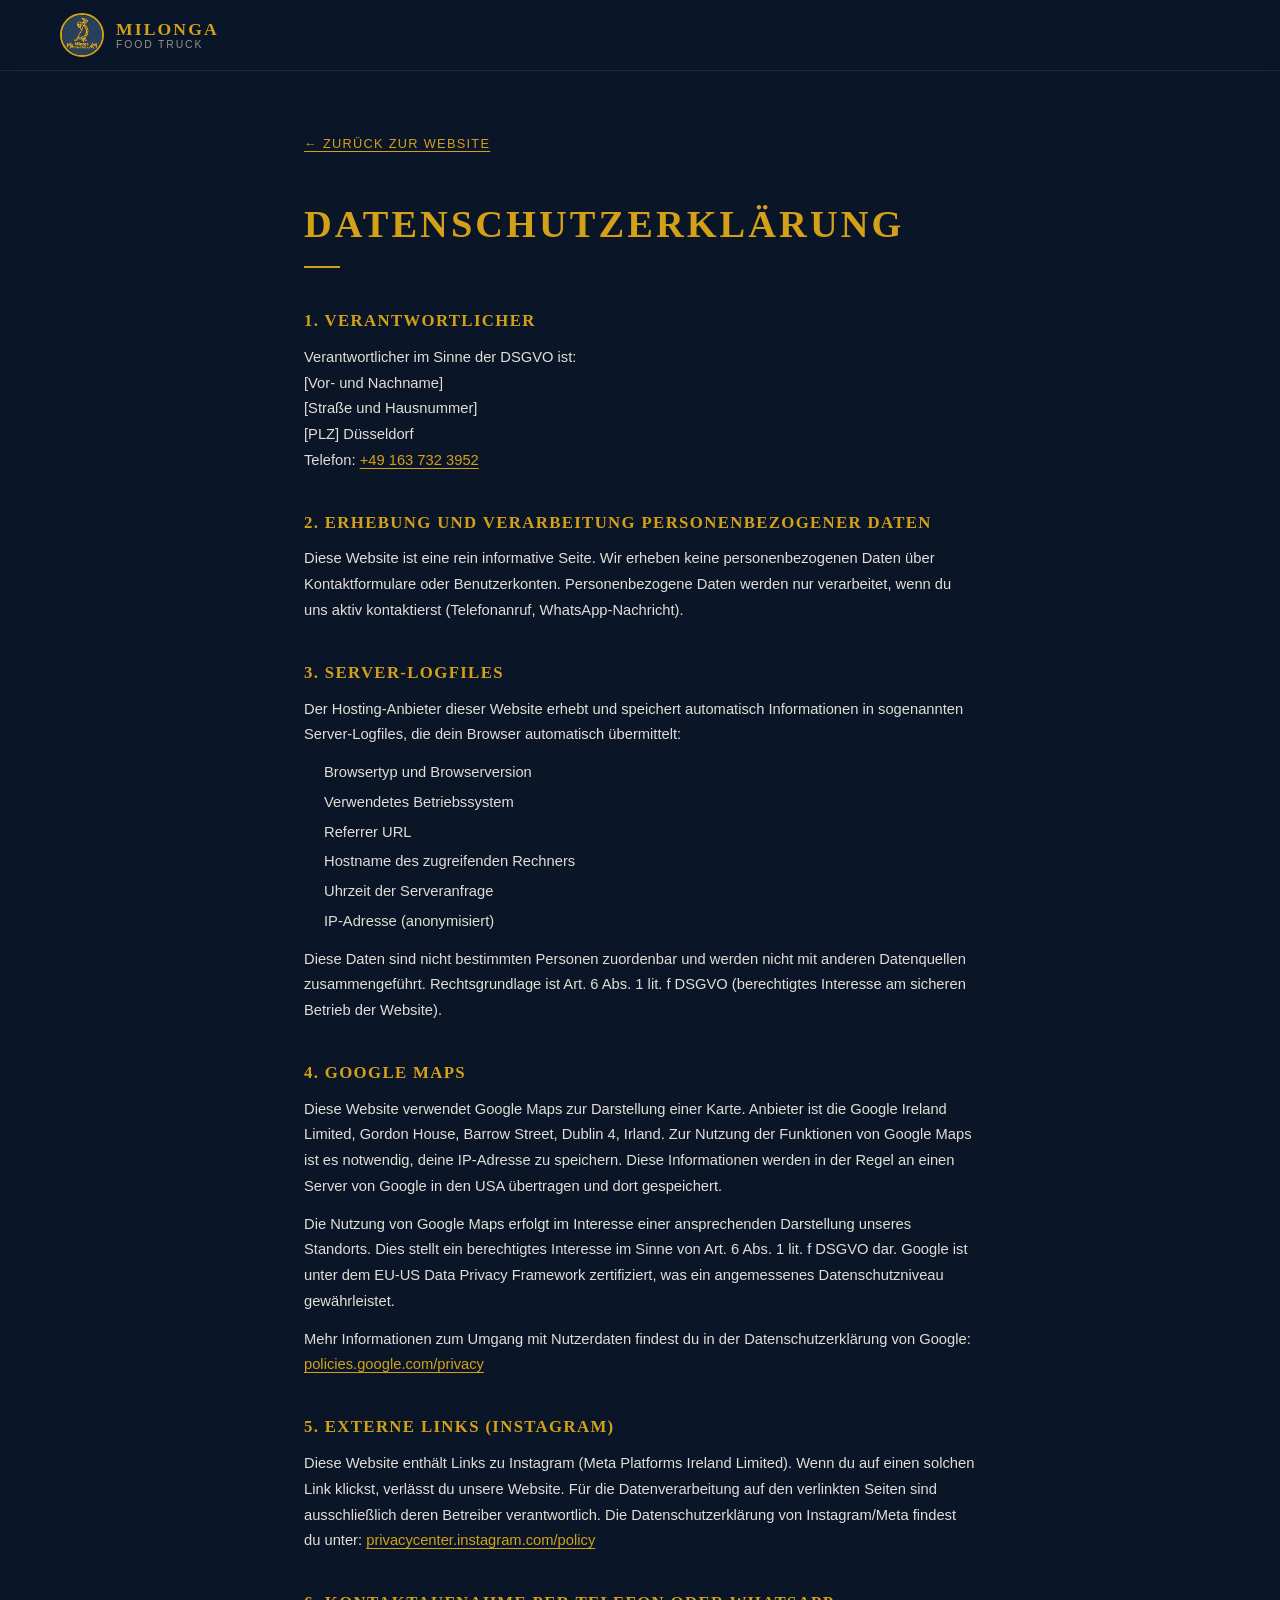
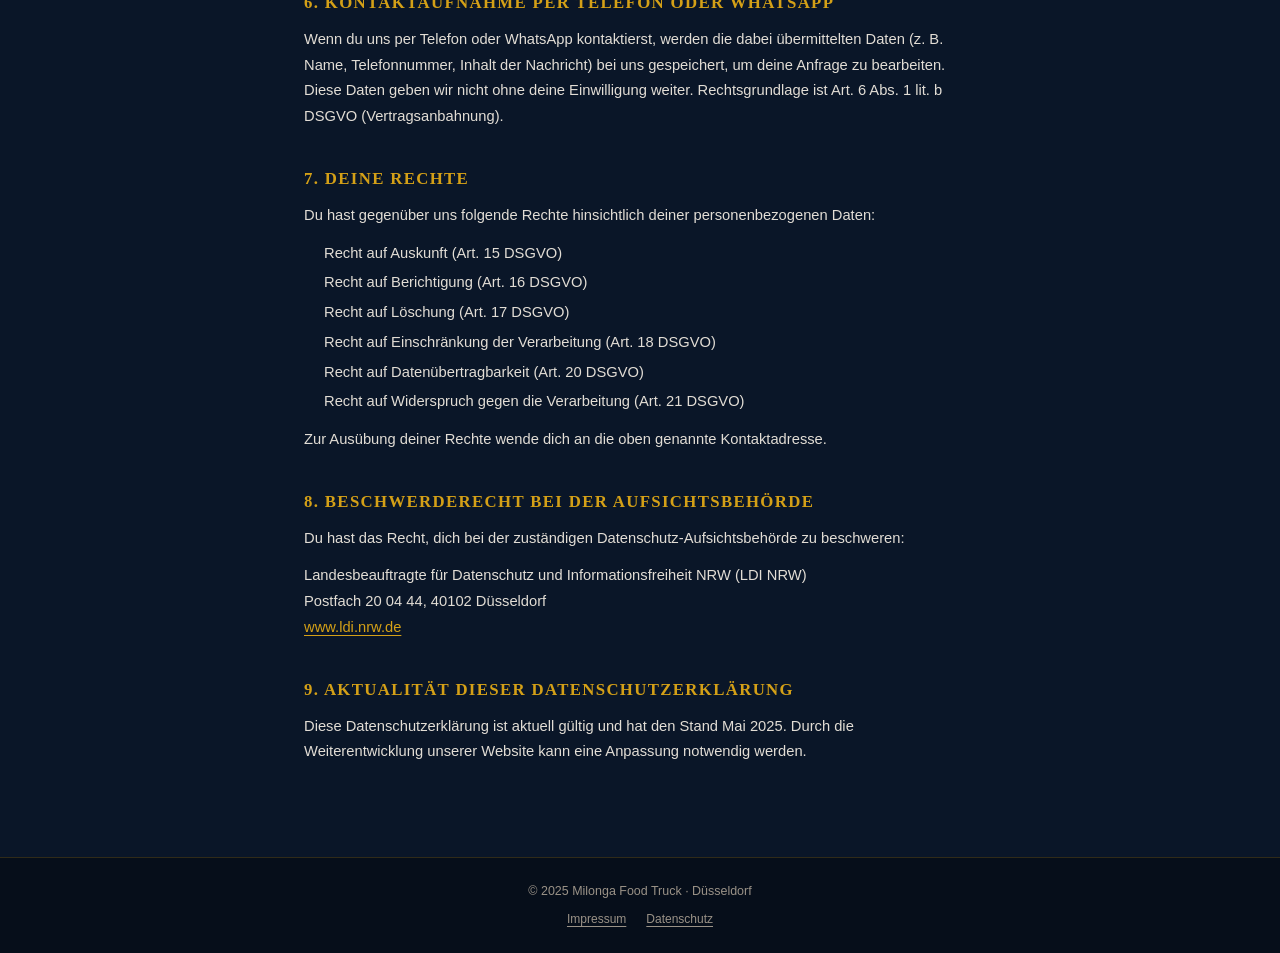
==== datenschutz.html @ eed578ef "Add Events section, Impressum, Datenschutz (DSGVO) - Events section with sample event card (Streetfo" ====
<!DOCTYPE html>
<html lang="de">
<head>
  <meta charset="UTF-8">
  <meta name="viewport" content="width=device-width, initial-scale=1.0">
  <meta name="robots" content="noindex">
  <title>Datenschutzerklärung – Milonga Food Truck</title>
  <link rel="stylesheet" href="css/style.css">
  <style>
    .legal-page { max-width: 720px; margin: 0 auto; padding: calc(var(--nav-h) + 60px) 24px 80px; }
    .legal-page h1 { font-family: var(--font-serif); font-size: clamp(1.8rem, 5vw, 2.4rem); color: var(--gold); text-transform: uppercase; letter-spacing: 0.08em; margin-bottom: 10px; }
    .legal-page .legal-line { display: block; width: 36px; height: 2px; background: var(--gold); margin-bottom: 40px; }
    .legal-page h2 { font-family: var(--font-serif); font-size: 1.05rem; color: var(--gold); letter-spacing: 0.08em; text-transform: uppercase; margin: 36px 0 10px; }
    .legal-page p { font-size: 0.92rem; color: var(--text); line-height: 1.75; margin-bottom: 12px; }
    .legal-page ul { margin: 10px 0 12px 20px; }
    .legal-page li { font-size: 0.92rem; color: var(--text); line-height: 1.75; margin-bottom: 4px; }
    .legal-page a { color: var(--gold); text-decoration: underline; text-underline-offset: 3px; }
    .legal-back { display: inline-flex; align-items: center; gap: 8px; font-size: 0.8rem; letter-spacing: 0.1em; text-transform: uppercase; color: var(--text-dim); margin-bottom: 40px; transition: color 0.25s ease; }
    .legal-back:hover { color: var(--gold); }
  </style>
</head>
<body>

<nav id="navbar" role="navigation" aria-label="Hauptnavigation">
  <div class="nav-inner">
    <a href="index.html" class="nav-brand" aria-label="Milonga Food Truck – Startseite">
      <img src="img/logo/37cf4174-1000150687.jpg" alt="Milonga Logo" class="nav-logo">
      <div class="nav-brand-text">
        <span class="nav-brand-name">Milonga</span>
        <span class="nav-brand-sub">Food Truck</span>
      </div>
    </a>
  </div>
</nav>

<main class="legal-page">
  <a href="index.html" class="legal-back">← Zurück zur Website</a>

  <h1>Datenschutzerklärung</h1>
  <span class="legal-line"></span>

  <h2>1. Verantwortlicher</h2>
  <p>
    Verantwortlicher im Sinne der DSGVO ist:<br>
    [Vor- und Nachname]<br>
    [Straße und Hausnummer]<br>
    [PLZ] Düsseldorf<br>
    Telefon: <a href="tel:+491637323952">+49 163 732 3952</a>
  </p>

  <h2>2. Erhebung und Verarbeitung personenbezogener Daten</h2>
  <p>
    Diese Website ist eine rein informative Seite. Wir erheben keine personenbezogenen
    Daten über Kontaktformulare oder Benutzerkonten. Personenbezogene Daten werden
    nur verarbeitet, wenn du uns aktiv kontaktierst (Telefonanruf, WhatsApp-Nachricht).
  </p>

  <h2>3. Server-Logfiles</h2>
  <p>
    Der Hosting-Anbieter dieser Website erhebt und speichert automatisch Informationen
    in sogenannten Server-Logfiles, die dein Browser automatisch übermittelt:
  </p>
  <ul>
    <li>Browsertyp und Browserversion</li>
    <li>Verwendetes Betriebssystem</li>
    <li>Referrer URL</li>
    <li>Hostname des zugreifenden Rechners</li>
    <li>Uhrzeit der Serveranfrage</li>
    <li>IP-Adresse (anonymisiert)</li>
  </ul>
  <p>
    Diese Daten sind nicht bestimmten Personen zuordenbar und werden nicht mit anderen
    Datenquellen zusammengeführt. Rechtsgrundlage ist Art. 6 Abs. 1 lit. f DSGVO
    (berechtigtes Interesse am sicheren Betrieb der Website).
  </p>

  <h2>4. Google Maps</h2>
  <p>
    Diese Website verwendet Google Maps zur Darstellung einer Karte. Anbieter ist die
    Google Ireland Limited, Gordon House, Barrow Street, Dublin 4, Irland.
    Zur Nutzung der Funktionen von Google Maps ist es notwendig, deine IP-Adresse zu
    speichern. Diese Informationen werden in der Regel an einen Server von Google in den
    USA übertragen und dort gespeichert.
  </p>
  <p>
    Die Nutzung von Google Maps erfolgt im Interesse einer ansprechenden Darstellung
    unseres Standorts. Dies stellt ein berechtigtes Interesse im Sinne von
    Art. 6 Abs. 1 lit. f DSGVO dar. Google ist unter dem EU-US Data Privacy Framework
    zertifiziert, was ein angemessenes Datenschutzniveau gewährleistet.
  </p>
  <p>
    Mehr Informationen zum Umgang mit Nutzerdaten findest du in der Datenschutzerklärung
    von Google: <a href="https://policies.google.com/privacy" target="_blank" rel="noopener">policies.google.com/privacy</a>
  </p>

  <h2>5. Externe Links (Instagram)</h2>
  <p>
    Diese Website enthält Links zu Instagram (Meta Platforms Ireland Limited).
    Wenn du auf einen solchen Link klickst, verlässt du unsere Website. Für die
    Datenverarbeitung auf den verlinkten Seiten sind ausschließlich deren Betreiber
    verantwortlich. Die Datenschutzerklärung von Instagram/Meta findest du unter:
    <a href="https://privacycenter.instagram.com/policy" target="_blank" rel="noopener">privacycenter.instagram.com/policy</a>
  </p>

  <h2>6. Kontaktaufnahme per Telefon oder WhatsApp</h2>
  <p>
    Wenn du uns per Telefon oder WhatsApp kontaktierst, werden die dabei übermittelten
    Daten (z. B. Name, Telefonnummer, Inhalt der Nachricht) bei uns gespeichert, um
    deine Anfrage zu bearbeiten. Diese Daten geben wir nicht ohne deine Einwilligung weiter.
    Rechtsgrundlage ist Art. 6 Abs. 1 lit. b DSGVO (Vertragsanbahnung).
  </p>

  <h2>7. Deine Rechte</h2>
  <p>Du hast gegenüber uns folgende Rechte hinsichtlich deiner personenbezogenen Daten:</p>
  <ul>
    <li>Recht auf Auskunft (Art. 15 DSGVO)</li>
    <li>Recht auf Berichtigung (Art. 16 DSGVO)</li>
    <li>Recht auf Löschung (Art. 17 DSGVO)</li>
    <li>Recht auf Einschränkung der Verarbeitung (Art. 18 DSGVO)</li>
    <li>Recht auf Datenübertragbarkeit (Art. 20 DSGVO)</li>
    <li>Recht auf Widerspruch gegen die Verarbeitung (Art. 21 DSGVO)</li>
  </ul>
  <p>
    Zur Ausübung deiner Rechte wende dich an die oben genannte Kontaktadresse.
  </p>

  <h2>8. Beschwerderecht bei der Aufsichtsbehörde</h2>
  <p>
    Du hast das Recht, dich bei der zuständigen Datenschutz-Aufsichtsbehörde zu beschweren:
  </p>
  <p>
    Landesbeauftragte für Datenschutz und Informationsfreiheit NRW (LDI NRW)<br>
    Postfach 20 04 44, 40102 Düsseldorf<br>
    <a href="https://www.ldi.nrw.de" target="_blank" rel="noopener">www.ldi.nrw.de</a>
  </p>

  <h2>9. Aktualität dieser Datenschutzerklärung</h2>
  <p>
    Diese Datenschutzerklärung ist aktuell gültig und hat den Stand Mai 2025.
    Durch die Weiterentwicklung unserer Website kann eine Anpassung notwendig werden.
  </p>
</main>

<footer id="footer" role="contentinfo" style="background:#060e1a;border-top:1px solid rgba(212,160,23,0.2);padding:24px 0;">
  <div class="container" style="text-align:center;">
    <p style="font-size:0.78rem;color:var(--text-dim);">&copy; 2025 Milonga Food Truck &middot; Düsseldorf</p>
    <div style="display:flex;justify-content:center;gap:20px;margin-top:8px;">
      <a href="impressum.html" style="font-size:0.75rem;color:var(--text-dim);text-decoration:underline;text-underline-offset:3px;">Impressum</a>
      <a href="datenschutz.html" style="font-size:0.75rem;color:var(--text-dim);text-decoration:underline;text-underline-offset:3px;">Datenschutz</a>
    </div>
  </div>
</footer>

</body>
</html>
---- css/style.css ----
/* ── Variables ─────────────────────────────────────────────────── */
:root {
  --navy:      #0A1628;
  --navy-mid:  #0e1f38;
  --navy-light:#132340;
  --gold:      #D4A017;
  --gold-dark: #b8880f;
  --gold-light:#e8b82a;
  --white:     #ffffff;
  --text:      #e2ddd5;
  --text-dim:  #9a9287;
  --green-wa:  #25D366;
  --font-serif: Georgia, 'Times New Roman', serif;
  --font-sans:  'Segoe UI', Arial, sans-serif;
  --transition: 0.25s ease;
  --nav-h:     70px;
}

/* ── Reset ──────────────────────────────────────────────────────── */
*, *::before, *::after { box-sizing: border-box; margin: 0; padding: 0; }
html { scroll-behavior: smooth; font-size: 16px; }
body {
  background: var(--navy);
  color: var(--text);
  font-family: var(--font-sans);
  line-height: 1.6;
  overflow-x: hidden;
}
img { display: block; max-width: 100%; }
a  { color: inherit; text-decoration: none; }
ul { list-style: none; }
button { cursor: pointer; border: none; background: none; font-family: inherit; }

/* ── Utility ────────────────────────────────────────────────────── */
.container {
  width: 100%;
  max-width: 1100px;
  margin: 0 auto;
  padding: 0 20px;
}
.section {
  padding: 80px 0;
}
.section-title {
  font-family: var(--font-serif);
  font-size: clamp(1.6rem, 5vw, 2.4rem);
  color: var(--gold);
  letter-spacing: 0.08em;
  text-transform: uppercase;
  text-align: left;
  margin-bottom: 10px;
}
.section-line {
  display: block;
  width: 36px;
  height: 2px;
  background: var(--gold);
  margin: 0 0 48px;
}
.btn {
  display: inline-block;
  padding: 13px 28px;
  font-size: 0.9rem;
  font-weight: 700;
  letter-spacing: 0.1em;
  text-transform: uppercase;
  transition: background var(--transition), color var(--transition), transform var(--transition);
}
.btn-gold {
  background: var(--gold);
  color: var(--navy);
}
.btn-gold:hover {
  background: var(--gold-light);
  transform: translateY(-2px);
}
.btn-outline {
  background: transparent;
  color: var(--gold);
  border: 2px solid var(--gold);
}
.btn-outline:hover {
  background: var(--gold);
  color: var(--navy);
  transform: translateY(-2px);
}
.btn-green {
  background: var(--green-wa);
  color: var(--white);
}
.btn-green:hover {
  background: #1ebe57;
  transform: translateY(-2px);
}

/* ── Navbar ─────────────────────────────────────────────────────── */
#navbar {
  position: fixed;
  top: 0;
  left: 0;
  width: 100%;
  z-index: 1000;
  background: rgba(10, 22, 40, 0.85);
  backdrop-filter: blur(8px);
  -webkit-backdrop-filter: blur(8px);
  border-bottom: 1px solid rgba(212, 160, 23, 0.15);
  transition: background var(--transition), box-shadow var(--transition);
}
.nav-inner {
  display: flex;
  align-items: center;
  justify-content: space-between;
  height: var(--nav-h);
  padding: 0 20px;
  max-width: 1200px;
  margin: 0 auto;
}
.nav-brand {
  display: flex;
  align-items: center;
  gap: 12px;
}
.nav-logo {
  width: 44px;
  height: 44px;
  border-radius: 50%;
  border: 2px solid var(--gold);
  object-fit: cover;
  flex-shrink: 0;
}
.nav-brand-text {
  display: flex;
  flex-direction: column;
  line-height: 1.1;
}
.nav-brand-name {
  font-family: var(--font-serif);
  font-size: 1.1rem;
  color: var(--gold);
  letter-spacing: 0.12em;
  text-transform: uppercase;
  font-weight: bold;
}
.nav-brand-sub {
  font-size: 0.65rem;
  color: var(--text-dim);
  letter-spacing: 0.18em;
  text-transform: uppercase;
}
.nav-links {
  display: none;
  gap: 32px;
  align-items: center;
}
.nav-links a {
  font-size: 0.82rem;
  font-weight: 600;
  letter-spacing: 0.1em;
  text-transform: uppercase;
  color: var(--text);
  position: relative;
  padding-bottom: 4px;
  transition: color var(--transition);
}
.nav-links a::after {
  content: '';
  position: absolute;
  bottom: 0;
  left: 0;
  width: 0;
  height: 2px;
  background: var(--gold);
  transition: width var(--transition);
}
.nav-links a:hover { color: var(--gold); }
.nav-links a:hover::after { width: 100%; }

/* Burger */
#burger {
  display: flex;
  flex-direction: column;
  justify-content: space-between;
  width: 28px;
  height: 20px;
  padding: 0;
  z-index: 1100;
}
#burger span {
  display: block;
  width: 100%;
  height: 2px;
  background: var(--gold);
  transition: transform 0.3s ease, opacity 0.3s ease;
  transform-origin: center;
}
#burger.active span:nth-child(1) { transform: translateY(9px) rotate(45deg); }
#burger.active span:nth-child(2) { opacity: 0; transform: scaleX(0); }
#burger.active span:nth-child(3) { transform: translateY(-9px) rotate(-45deg); }

/* ── Mobile Nav Overlay ─────────────────────────────────────────── */
#mobile-nav {
  position: fixed;
  inset: 0;
  background: var(--navy);
  z-index: 999;
  display: flex;
  flex-direction: column;
  align-items: center;
  justify-content: center;
  gap: 12px;
  opacity: 0;
  visibility: hidden;
  transition: opacity 0.3s ease, visibility 0.3s ease;
}
#mobile-nav.open {
  opacity: 1;
  visibility: visible;
}
#mobile-nav a {
  font-family: var(--font-serif);
  font-size: clamp(1.6rem, 8vw, 2.4rem);
  color: var(--text);
  letter-spacing: 0.08em;
  text-transform: uppercase;
  padding: 12px 24px;
  transition: color var(--transition);
  border-bottom: 1px solid rgba(212,160,23,0.12);
  width: 260px;
  text-align: center;
}
#mobile-nav a:hover { color: var(--gold); }
.mobile-nav-divider {
  width: 40px;
  height: 2px;
  background: var(--gold);
  margin: 8px 0;
  opacity: 0.5;
}
.mobile-nav-social {
  display: flex;
  gap: 20px;
  margin-top: 20px;
}
.mobile-nav-social a {
  font-size: 0.8rem !important;
  letter-spacing: 0.15em !important;
  border: none !important;
  color: var(--text-dim) !important;
  width: auto !important;
  padding: 4px 8px !important;
}
.mobile-nav-social a:hover { color: var(--gold) !important; }

/* ── Hero ───────────────────────────────────────────────────────── */
#hero {
  position: relative;
  height: 100vh;
  min-height: 640px;
  overflow: hidden;
}
.hero-video {
  position: absolute;
  inset: 0;
  width: 100%;
  height: 100%;
  object-fit: cover;
  object-position: center;
  z-index: 0;
}
.hero-overlay {
  position: absolute;
  inset: 0;
  z-index: 1;
  background: linear-gradient(
    160deg,
    rgba(10,22,40,0.82) 0%,
    rgba(10,22,40,0.38) 50%,
    rgba(10,22,40,0.92) 100%
  );
}
.hero-inner {
  position: absolute;
  inset: 0;
  z-index: 2;
  display: flex;
  flex-direction: column;
  justify-content: space-between;
  padding: calc(var(--nav-h) + 28px) clamp(24px, 5vw, 64px) 48px;
}
.hero-top {
  display: flex;
  align-items: center;
  gap: 16px;
}
.hero-rule-line {
  flex: 1;
  height: 1px;
  background: rgba(212,160,23,0.3);
  max-width: 100px;
}
.hero-eyebrow {
  font-size: 0.62rem;
  letter-spacing: 0.22em;
  text-transform: uppercase;
  color: rgba(212,160,23,0.6);
  text-align: center;
}
.hero-center {
  text-align: center;
}
.hero-title {
  font-family: var(--font-serif);
  font-size: clamp(3rem, 14vw, 11rem);
  color: var(--gold);
  letter-spacing: 0.06em;
  text-transform: uppercase;
  line-height: 0.88;
  text-shadow: 0 0 120px rgba(212,160,23,0.18);
}
.hero-tagline {
  font-style: italic;
  font-size: clamp(0.88rem, 2vw, 1.1rem);
  color: rgba(255,255,255,0.52);
  letter-spacing: 0.12em;
  margin-top: 20px;
}
.hero-bottom {
  display: flex;
  align-items: flex-end;
  justify-content: space-between;
  gap: 16px;
  flex-wrap: wrap;
}
.hero-social {
  font-size: 0.68rem;
  letter-spacing: 0.24em;
  text-transform: uppercase;
  color: rgba(255,255,255,0.38);
  transition: color var(--transition);
}
.hero-social:hover { color: var(--gold); }
.hero-actions {
  display: flex;
  gap: 10px;
  align-items: center;
  flex-wrap: wrap;
}
.hero-btn-primary {
  display: inline-block;
  padding: 11px 28px;
  background: var(--gold);
  color: var(--navy);
  font-size: 0.75rem;
  font-weight: 700;
  letter-spacing: 0.16em;
  text-transform: uppercase;
  transition: background var(--transition), transform var(--transition);
}
.hero-btn-primary:hover {
  background: var(--gold-light);
  transform: translateY(-2px);
}
.hero-btn-ghost {
  display: inline-block;
  padding: 10px 24px;
  border: 1px solid rgba(255,255,255,0.28);
  color: rgba(255,255,255,0.68);
  font-size: 0.75rem;
  font-weight: 600;
  letter-spacing: 0.16em;
  text-transform: uppercase;
  transition: border-color var(--transition), color var(--transition);
}
.hero-btn-ghost:hover {
  border-color: var(--gold);
  color: var(--gold);
}
.hero-scroll-hint {
  display: flex;
  flex-direction: column;
  align-items: center;
  gap: 8px;
  font-size: 0.54rem;
  letter-spacing: 0.32em;
  text-transform: uppercase;
  color: rgba(255,255,255,0.25);
  animation: scroll-drift 2.8s ease-in-out infinite;
}
.hero-scroll-bar {
  width: 1px;
  height: 36px;
  background: linear-gradient(to bottom, rgba(212,160,23,0.5), transparent);
}
@keyframes scroll-drift {
  0%, 100% { transform: translateY(0); opacity: 0.5; }
  50% { transform: translateY(8px); opacity: 1; }
}

/* ── Zitat-Banner ───────────────────────────────────────────────── */
.site-quote {
  background: var(--navy-mid);
  padding: 56px 0;
  border-top: 1px solid rgba(212,160,23,0.1);
  border-bottom: 1px solid rgba(212,160,23,0.1);
}
.site-quote blockquote {
  text-align: center;
  max-width: 680px;
  margin: 0 auto;
  padding: 0 24px;
}
.site-quote blockquote p {
  font-family: var(--font-serif);
  font-size: clamp(1.05rem, 3vw, 1.45rem);
  font-style: italic;
  color: rgba(212,160,23,0.72);
  letter-spacing: 0.03em;
  line-height: 1.65;
}
.site-quote cite {
  display: block;
  margin-top: 14px;
  font-size: 0.68rem;
  letter-spacing: 0.28em;
  text-transform: uppercase;
  color: rgba(255,255,255,0.2);
  font-style: normal;
}

/* ── Speisekarte ────────────────────────────────────────────────── */
#speisekarte {
  background: var(--navy);
}
.menu-group {
  margin-bottom: 52px;
}
.menu-group-title {
  font-family: var(--font-serif);
  font-size: 1.2rem;
  color: var(--gold);
  letter-spacing: 0.14em;
  text-transform: uppercase;
  border-left: 4px solid var(--gold);
  padding-left: 14px;
  margin-bottom: 24px;
}
.menu-grid {
  display: grid;
  grid-template-columns: 1fr;
  gap: 20px;
}
.menu-card {
  background: var(--navy-mid);
  border: 1px solid rgba(212,160,23,0.12);
  overflow: hidden;
  transition: transform var(--transition), box-shadow var(--transition), border-color var(--transition);
  display: flex;
  flex-direction: column;
}
.menu-card:hover {
  transform: translateY(-4px);
  box-shadow: 0 12px 40px rgba(0,0,0,0.45);
  border-color: rgba(212,160,23,0.4);
}
.menu-card-img {
  width: 100%;
  height: 200px;
  object-fit: cover;
}
.menu-card-body {
  padding: 18px 20px;
  flex: 1;
  display: flex;
  flex-direction: column;
  justify-content: space-between;
}
.menu-card-name {
  font-family: var(--font-serif);
  font-size: 1.15rem;
  color: var(--white);
  margin-bottom: 6px;
}
.menu-card-desc {
  font-size: 0.85rem;
  color: var(--text-dim);
  line-height: 1.5;
  flex: 1;
}
.menu-card-footer {
  display: flex;
  align-items: center;
  justify-content: space-between;
  margin-top: 14px;
  padding-top: 12px;
  border-top: 1px solid rgba(212,160,23,0.15);
}
.menu-card-price {
  font-family: var(--font-serif);
  font-size: 1.35rem;
  color: var(--gold);
  font-weight: bold;
}
.menu-card-badge {
  font-size: 0.72rem;
  letter-spacing: 0.12em;
  text-transform: uppercase;
  color: var(--navy);
  background: var(--gold);
  padding: 3px 9px;
}

/* Empanadas special card */
.empanada-card {
  background: var(--navy-mid);
  border: 1px solid rgba(212,160,23,0.2);
  padding: 28px;
  transition: border-color var(--transition);
}
.empanada-card:hover { border-color: rgba(212,160,23,0.5); }
.empanada-header {
  display: flex;
  justify-content: space-between;
  align-items: flex-start;
  flex-wrap: wrap;
  gap: 12px;
  margin-bottom: 18px;
}
.empanada-title {
  font-family: var(--font-serif);
  font-size: 1.3rem;
  color: var(--white);
}
.empanada-price-wrap {
  text-align: right;
}
.empanada-price {
  font-family: var(--font-serif);
  font-size: 1.6rem;
  color: var(--gold);
  font-weight: bold;
  display: block;
}
.empanada-price-note {
  font-size: 0.75rem;
  color: var(--text-dim);
}
.empanada-desc {
  font-size: 0.85rem;
  color: var(--text-dim);
  margin-bottom: 18px;
}
.filling-tags {
  display: flex;
  flex-wrap: wrap;
  gap: 8px;
}
.filling-tag {
  font-size: 0.78rem;
  padding: 5px 12px;
  border: 1px solid rgba(212,160,23,0.4);
  color: var(--gold);
  letter-spacing: 0.06em;
  transition: background var(--transition), color var(--transition);
}
.filling-tag:hover {
  background: var(--gold);
  color: var(--navy);
}

/* Beilagen */
.beilage-row {
  display: flex;
  align-items: center;
  justify-content: space-between;
  padding: 14px 0;
  border-bottom: 1px solid rgba(212,160,23,0.1);
}
.beilage-row:last-child { border-bottom: none; }
.beilage-name { font-size: 1rem; color: var(--white); }
.beilage-desc { font-size: 0.82rem; color: var(--text-dim); margin-top: 2px; }
.beilage-price {
  font-family: var(--font-serif);
  font-size: 1.2rem;
  color: var(--gold);
  white-space: nowrap;
  margin-left: 16px;
}

/* Extras Box */
.extras-box {
  border: 2px solid var(--gold);
  padding: 20px 24px;
  margin-top: 40px;
  background: rgba(212,160,23,0.04);
}
.extras-box-title {
  font-family: var(--font-serif);
  font-size: 1rem;
  color: var(--gold);
  letter-spacing: 0.1em;
  text-transform: uppercase;
  margin-bottom: 12px;
}
.extras-list {
  display: flex;
  flex-wrap: wrap;
  gap: 16px;
}
.extras-item {
  font-size: 0.9rem;
  color: var(--text);
  display: flex;
  align-items: center;
  gap: 8px;
}
.extras-item::before {
  content: '+';
  color: var(--gold);
  font-weight: bold;
  font-size: 1rem;
}

/* ── Menütafel ──────────────────────────────────────────────────── */
#menutafel {
  background: var(--navy-mid);
  padding: 80px 0;
}
.menutafel-wrapper {
  max-width: 900px;
  margin: 0 auto;
  padding: 0 20px;
}
.menutafel-frame {
  border: 4px solid var(--gold);
  overflow: hidden;
  line-height: 0;
}
.menutafel-frame img {
  width: 100%;
  object-fit: cover;
  transition: transform 0.4s ease;
}
.menutafel-frame:hover img { transform: scale(1.02); }
.menutafel-caption {
  text-align: center;
  margin-top: 16px;
  font-size: 0.82rem;
  color: var(--text-dim);
  letter-spacing: 0.1em;
  text-transform: uppercase;
}

/* ── Galerie ────────────────────────────────────────────────────── */
#galerie {
  background: var(--navy);
}
.gallery-grid {
  display: grid;
  grid-template-columns: 1fr;
  gap: 4px;
}
.gallery-item {
  position: relative;
  overflow: hidden;
  aspect-ratio: 4/3;
}
.gallery-item img {
  width: 100%;
  height: 100%;
  object-fit: cover;
  transition: transform 0.5s ease;
}
.gallery-overlay {
  position: absolute;
  inset: 0;
  background: rgba(10,22,40,0.7);
  display: flex;
  align-items: flex-end;
  padding: 20px;
  opacity: 0;
  transition: opacity var(--transition);
}
.gallery-caption {
  color: var(--white);
  font-family: var(--font-serif);
  font-size: 1rem;
  letter-spacing: 0.06em;
}
.gallery-item:hover img { transform: scale(1.06); }
.gallery-item:hover .gallery-overlay { opacity: 1; }

/* Instagram Banner */
.insta-banner {
  background: linear-gradient(135deg, var(--navy-light) 0%, var(--navy-mid) 100%);
  border: 1px solid rgba(212,160,23,0.2);
  padding: 32px 20px;
  margin-top: 40px;
  text-align: center;
}
.insta-banner-inner {
  display: flex;
  flex-direction: column;
  align-items: center;
  gap: 14px;
}
.insta-icon {
  width: 44px;
  height: 44px;
  flex-shrink: 0;
}
.insta-text h3 {
  font-family: var(--font-serif);
  font-size: 1.2rem;
  color: var(--gold);
  margin-bottom: 4px;
}
.insta-text p {
  font-size: 0.85rem;
  color: var(--text-dim);
}
.insta-link {
  display: inline-flex;
  align-items: center;
  gap: 8px;
  padding: 10px 22px;
  border: 2px solid var(--gold);
  color: var(--gold);
  font-size: 0.85rem;
  font-weight: 700;
  letter-spacing: 0.1em;
  text-transform: uppercase;
  transition: background var(--transition), color var(--transition);
}
.insta-link:hover {
  background: var(--gold);
  color: var(--navy);
}

/* ── Standort ───────────────────────────────────────────────────── */
#standort {
  background: var(--navy-mid);
}
.map-container {
  width: 100%;
  height: 340px;
  border: 2px solid rgba(212,160,23,0.3);
  overflow: hidden;
  margin-bottom: 28px;
}
.map-container iframe {
  width: 100%;
  height: 100%;
  border: none;
}
.standort-buttons {
  display: flex;
  flex-direction: column;
  gap: 12px;
}
.standort-btn {
  display: flex;
  align-items: center;
  justify-content: center;
  gap: 10px;
  padding: 14px 20px;
  font-size: 0.88rem;
  font-weight: 700;
  letter-spacing: 0.08em;
  text-transform: uppercase;
  transition: background var(--transition), color var(--transition), transform var(--transition);
  border: 2px solid rgba(212,160,23,0.4);
  color: var(--text);
}
.standort-btn:hover {
  border-color: var(--gold);
  color: var(--gold);
  transform: translateY(-2px);
}
.standort-info-card {
  margin-top: 28px;
  padding: 20px;
  background: rgba(212,160,23,0.06);
  border-left: 4px solid var(--gold);
}
.standort-info-card p {
  font-size: 0.9rem;
  color: var(--text-dim);
  line-height: 1.6;
}
.standort-info-card strong { color: var(--gold); }

/* ── Kontakt ────────────────────────────────────────────────────── */
#kontakt {
  background: var(--navy);
}
.kontakt-grid {
  display: grid;
  grid-template-columns: 1fr;
  gap: 40px;
}

/* Opening Hours */
.hours-table {
  width: 100%;
  border-collapse: collapse;
}
.hours-table tr {
  border-bottom: 1px solid rgba(212,160,23,0.1);
}
.hours-table tr:last-child { border-bottom: none; }
.hours-table td {
  padding: 11px 0;
  font-size: 0.9rem;
}
.hours-table td:first-child {
  color: var(--text-dim);
  width: 90px;
  font-weight: 600;
}
.hours-table td:last-child { color: var(--text); }
.hours-closed { color: #e05555 !important; }
.hours-open { color: #5ec96e !important; }

/* Contact Cards */
.contact-cards {
  display: flex;
  flex-direction: column;
  gap: 12px;
}
.contact-card {
  display: flex;
  align-items: center;
  gap: 16px;
  padding: 16px;
  background: var(--navy-mid);
  border: 1px solid rgba(212,160,23,0.12);
  transition: border-color var(--transition), transform var(--transition);
}
.contact-card:hover {
  border-color: rgba(212,160,23,0.4);
  transform: translateX(4px);
}
.contact-icon {
  width: 42px;
  height: 42px;
  flex-shrink: 0;
  display: flex;
  align-items: center;
  justify-content: center;
  background: rgba(212,160,23,0.1);
  font-size: 1.3rem;
}
.contact-info-label {
  font-size: 0.72rem;
  color: var(--text-dim);
  letter-spacing: 0.12em;
  text-transform: uppercase;
}
.contact-info-value {
  font-size: 0.95rem;
  color: var(--white);
  margin-top: 2px;
}
.whatsapp-cta {
  display: flex;
  align-items: center;
  justify-content: center;
  gap: 12px;
  width: 100%;
  padding: 16px 24px;
  background: var(--green-wa);
  color: var(--white);
  font-size: 0.95rem;
  font-weight: 700;
  letter-spacing: 0.08em;
  text-transform: uppercase;
  margin-top: 20px;
  transition: background var(--transition), transform var(--transition);
}
.whatsapp-cta:hover {
  background: #1ebe57;
  transform: translateY(-2px);
}
.order-cta-actions {
  display: flex;
  gap: 10px;
  flex-shrink: 0;
  flex-wrap: wrap;
}
.order-cta-btn--wa {
  background: var(--green-wa);
  color: var(--white);
}
.order-cta-btn--wa:hover {
  background: #1ebe57;
  transform: translateY(-2px);
}
.whatsapp-cta svg { flex-shrink: 0; }

/* About Box */
.about-box {
  padding: 28px;
  background: var(--navy-light);
  border-top: 3px solid var(--gold);
}
.about-box h3 {
  font-family: var(--font-serif);
  font-size: 1.2rem;
  color: var(--gold);
  margin-bottom: 14px;
  letter-spacing: 0.06em;
}
.about-box p {
  font-size: 0.92rem;
  color: var(--text-dim);
  line-height: 1.75;
}
.about-box p + p { margin-top: 12px; }
.about-highlight {
  color: var(--gold);
  font-style: italic;
}

/* ── Footer ─────────────────────────────────────────────────────── */
#footer {
  background: #060e1a;
  border-top: 1px solid rgba(212,160,23,0.2);
  padding: 52px 0 28px;
}
.footer-grid {
  display: grid;
  grid-template-columns: 1fr;
  gap: 36px;
  margin-bottom: 36px;
}
.footer-brand {
  display: flex;
  flex-direction: column;
  gap: 14px;
}
.footer-logo-row {
  display: flex;
  align-items: center;
  gap: 12px;
}
.footer-logo {
  width: 52px;
  height: 52px;
  border-radius: 50%;
  border: 2px solid var(--gold);
  object-fit: cover;
}
.footer-brand-name {
  font-family: var(--font-serif);
  font-size: 1.2rem;
  color: var(--gold);
  letter-spacing: 0.12em;
  text-transform: uppercase;
}
.footer-brand-sub {
  font-size: 0.65rem;
  color: var(--text-dim);
  letter-spacing: 0.2em;
  text-transform: uppercase;
}
.footer-desc {
  font-size: 0.85rem;
  color: var(--text-dim);
  line-height: 1.65;
  max-width: 280px;
}
.footer-col-title {
  font-size: 0.75rem;
  letter-spacing: 0.18em;
  text-transform: uppercase;
  color: var(--gold);
  margin-bottom: 16px;
  font-weight: 700;
}
.footer-nav {
  display: flex;
  flex-direction: column;
  gap: 10px;
}
.footer-nav a {
  font-size: 0.88rem;
  color: var(--text-dim);
  transition: color var(--transition);
}
.footer-nav a:hover { color: var(--gold); }
.footer-contact {
  display: flex;
  flex-direction: column;
  gap: 12px;
}
.footer-contact-item {
  display: flex;
  align-items: center;
  gap: 10px;
  font-size: 0.88rem;
  color: var(--text-dim);
  transition: color var(--transition);
}
.footer-contact-item:hover { color: var(--gold); }
.footer-contact-item::before {
  content: '—';
  color: var(--gold);
  font-size: 0.6rem;
  flex-shrink: 0;
  opacity: 0.55;
}

.footer-bottom {
  border-top: 1px solid rgba(212,160,23,0.1);
  padding-top: 24px;
  display: flex;
  flex-direction: column;
  align-items: center;
  gap: 8px;
  text-align: center;
}
.footer-copyright {
  font-size: 0.78rem;
  color: var(--text-dim);
  letter-spacing: 0.05em;
}
.footer-legal {
  display: flex;
  gap: 20px;
  margin-top: 4px;
}
.footer-legal a {
  font-size: 0.75rem;
  color: var(--text-dim);
  text-decoration: underline;
  text-underline-offset: 3px;
  transition: color var(--transition);
}
.footer-legal a:hover { color: var(--gold); }

/* ── Events ─────────────────────────────────────────────────────── */
#events { background: var(--navy-mid); }
.events-grid { display: flex; flex-direction: column; gap: 20px; }
.event-card {
  display: flex;
  gap: 24px;
  align-items: flex-start;
  background: var(--navy-light);
  border: 1px solid rgba(212,160,23,0.15);
  border-left: 4px solid var(--gold);
  padding: 24px;
  transition: border-color var(--transition);
}
.event-card:hover { border-color: rgba(212,160,23,0.5); }
.event-date {
  display: flex;
  flex-direction: column;
  align-items: center;
  justify-content: center;
  min-width: 52px;
  background: var(--gold);
  color: var(--navy);
  padding: 10px 8px;
  flex-shrink: 0;
}
.event-day {
  font-family: var(--font-serif);
  font-size: 1.8rem;
  font-weight: bold;
  line-height: 1;
}
.event-month {
  font-size: 0.65rem;
  letter-spacing: 0.12em;
  text-transform: uppercase;
  margin-top: 2px;
}
.event-label {
  font-size: 0.68rem;
  letter-spacing: 0.18em;
  text-transform: uppercase;
  color: var(--gold);
  margin-bottom: 6px;
}
.event-name {
  font-family: var(--font-serif);
  font-size: 1.15rem;
  color: var(--white);
  margin-bottom: 10px;
}
.event-meta {
  display: flex;
  flex-wrap: wrap;
  gap: 6px 16px;
  margin-bottom: 12px;
}
.event-meta span {
  font-size: 0.8rem;
  color: var(--text-dim);
}
.event-meta span::before {
  content: '· ';
  color: var(--gold);
}
.event-meta span:first-child::before { content: ''; }
.event-desc {
  font-size: 0.88rem;
  color: var(--text-dim);
  line-height: 1.6;
}
.events-hint {
  margin-top: 28px;
  font-size: 0.82rem;
  color: var(--text-dim);
  font-style: italic;
}
.events-hint a {
  color: var(--gold);
  text-decoration: underline;
  text-underline-offset: 3px;
}

.footer-made {
  font-size: 0.72rem;
  color: rgba(154,146,135,0.5);
}

/* ── Bestell-CTA ────────────────────────────────────────────────── */
.order-cta {
  display: flex;
  flex-direction: column;
  gap: 20px;
  align-items: flex-start;
  background: var(--navy-light);
  border: 1px solid rgba(212,160,23,0.2);
  border-left: 4px solid var(--gold);
  padding: 32px 28px;
  margin-top: 52px;
}
.order-cta-heading {
  font-family: var(--font-serif);
  font-size: 1.2rem;
  color: var(--white);
  margin-bottom: 6px;
}
.order-cta-sub {
  font-size: 0.88rem;
  color: var(--text-dim);
  line-height: 1.65;
}
.order-cta-btn {
  display: inline-flex;
  align-items: center;
  gap: 12px;
  padding: 15px 32px;
  background: var(--gold);
  color: var(--navy);
  font-weight: 700;
  font-size: 1rem;
  letter-spacing: 0.04em;
  flex-shrink: 0;
  transition: background var(--transition), transform var(--transition);
  white-space: nowrap;
}
.order-cta-btn:hover {
  background: var(--gold-light);
  transform: translateY(-2px);
}

/* ── Über uns ───────────────────────────────────────────────────── */
#ueber-uns {
  background: var(--navy-mid);
}
.ueber-layout {
  display: grid;
  grid-template-columns: 1fr;
  gap: 48px;
}
.ueber-lead {
  font-family: var(--font-serif);
  font-size: clamp(1.05rem, 2.5vw, 1.35rem);
  color: var(--gold);
  font-style: italic;
  line-height: 1.55;
  margin-bottom: 24px;
}
.ueber-text p {
  font-size: 0.94rem;
  color: var(--text);
  line-height: 1.85;
  margin-bottom: 16px;
}
.ueber-pullquote {
  border-left: 3px solid var(--gold);
  padding: 16px 0 16px 24px;
  margin-top: 32px;
  font-family: var(--font-serif);
  font-size: 1.05rem;
  color: rgba(212,160,23,0.78);
  font-style: italic;
  line-height: 1.65;
}
.ueber-image img {
  width: 100%;
  aspect-ratio: 4/3;
  object-fit: cover;
  border-top: 3px solid var(--gold);
  display: block;
}
.ueber-image-caption {
  display: flex;
  justify-content: space-between;
  padding: 10px 0;
  font-size: 0.7rem;
  letter-spacing: 0.18em;
  text-transform: uppercase;
  color: var(--text-dim);
  border-bottom: 1px solid rgba(212,160,23,0.12);
}

/* ── Menu Card personal touch ───────────────────────────────────── */
.menu-card {
  position: relative;
}
.menu-card::after {
  content: '';
  position: absolute;
  top: 0;
  left: 0;
  width: 0;
  height: 2px;
  background: var(--gold);
  transition: width 0.45s ease;
}
.menu-card:hover::after { width: 100%; }

/* ── Animations ─────────────────────────────────────────────────── */
.fade-in {
  opacity: 0;
  transform: translateY(24px);
  transition: opacity 0.6s ease, transform 0.6s ease;
}
.fade-in.visible {
  opacity: 1;
  transform: translateY(0);
}

/* ── Media Queries ──────────────────────────────────────────────── */
@media (min-width: 480px) {
  .menu-grid { grid-template-columns: repeat(2, 1fr); }
  .standort-buttons { flex-direction: row; flex-wrap: wrap; }
  .standort-btn { flex: 1; min-width: 180px; }
}

@media (min-width: 768px) {
  #burger { display: none; }
  .nav-links { display: flex; }

  .gallery-grid {
    grid-template-columns: 2fr 1fr;
    grid-template-rows: 1fr 1fr;
    height: 520px;
  }
  .gallery-item { aspect-ratio: auto; }
  .gallery-item:first-child { grid-row: 1 / 3; }

  .kontakt-grid { grid-template-columns: 1fr 1fr; }

  .footer-grid { grid-template-columns: 2fr 1fr 1fr; }

  .insta-banner-inner {
    flex-direction: row;
    justify-content: center;
    text-align: left;
    gap: 24px;
  }
  .insta-text { flex: 1; }
}

@media (min-width: 768px) {
  .ueber-layout { grid-template-columns: 1fr 1fr; align-items: start; }
  .order-cta { flex-direction: row; align-items: center; justify-content: space-between; }
}

@media (min-width: 900px) {
  .menu-grid { grid-template-columns: repeat(3, 1fr); }
  .kontakt-grid { grid-template-columns: 1fr 1fr; gap: 52px; }
  .map-container { height: 420px; }
}

@media (max-width: 767px) {
  .section { padding: 60px 0; }
  .section-line { margin-bottom: 36px; }
}

/* On desktop, hide the forced line break in eyebrow */
@media (min-width: 601px) {
  .eyebrow-br { display: none; }
}

@media (max-width: 600px) {
  .hero-rule-line { display: none; }
  .hero-top { display: block; text-align: center; }
  .hero-eyebrow {
    display: block;
    letter-spacing: 0.12em;
    font-size: 0.58rem;
    line-height: 1.7;
  }
  .hero-social { display: none; }
  .hero-scroll-hint { display: none; }
  .hero-bottom { justify-content: center; }
  .hero-actions { width: 100%; justify-content: center; }
  .hero-inner { padding: calc(var(--nav-h) + 16px) 24px 40px; }
}

@media (max-width: 375px) {
  .hero-title { letter-spacing: 0.08em; }
}
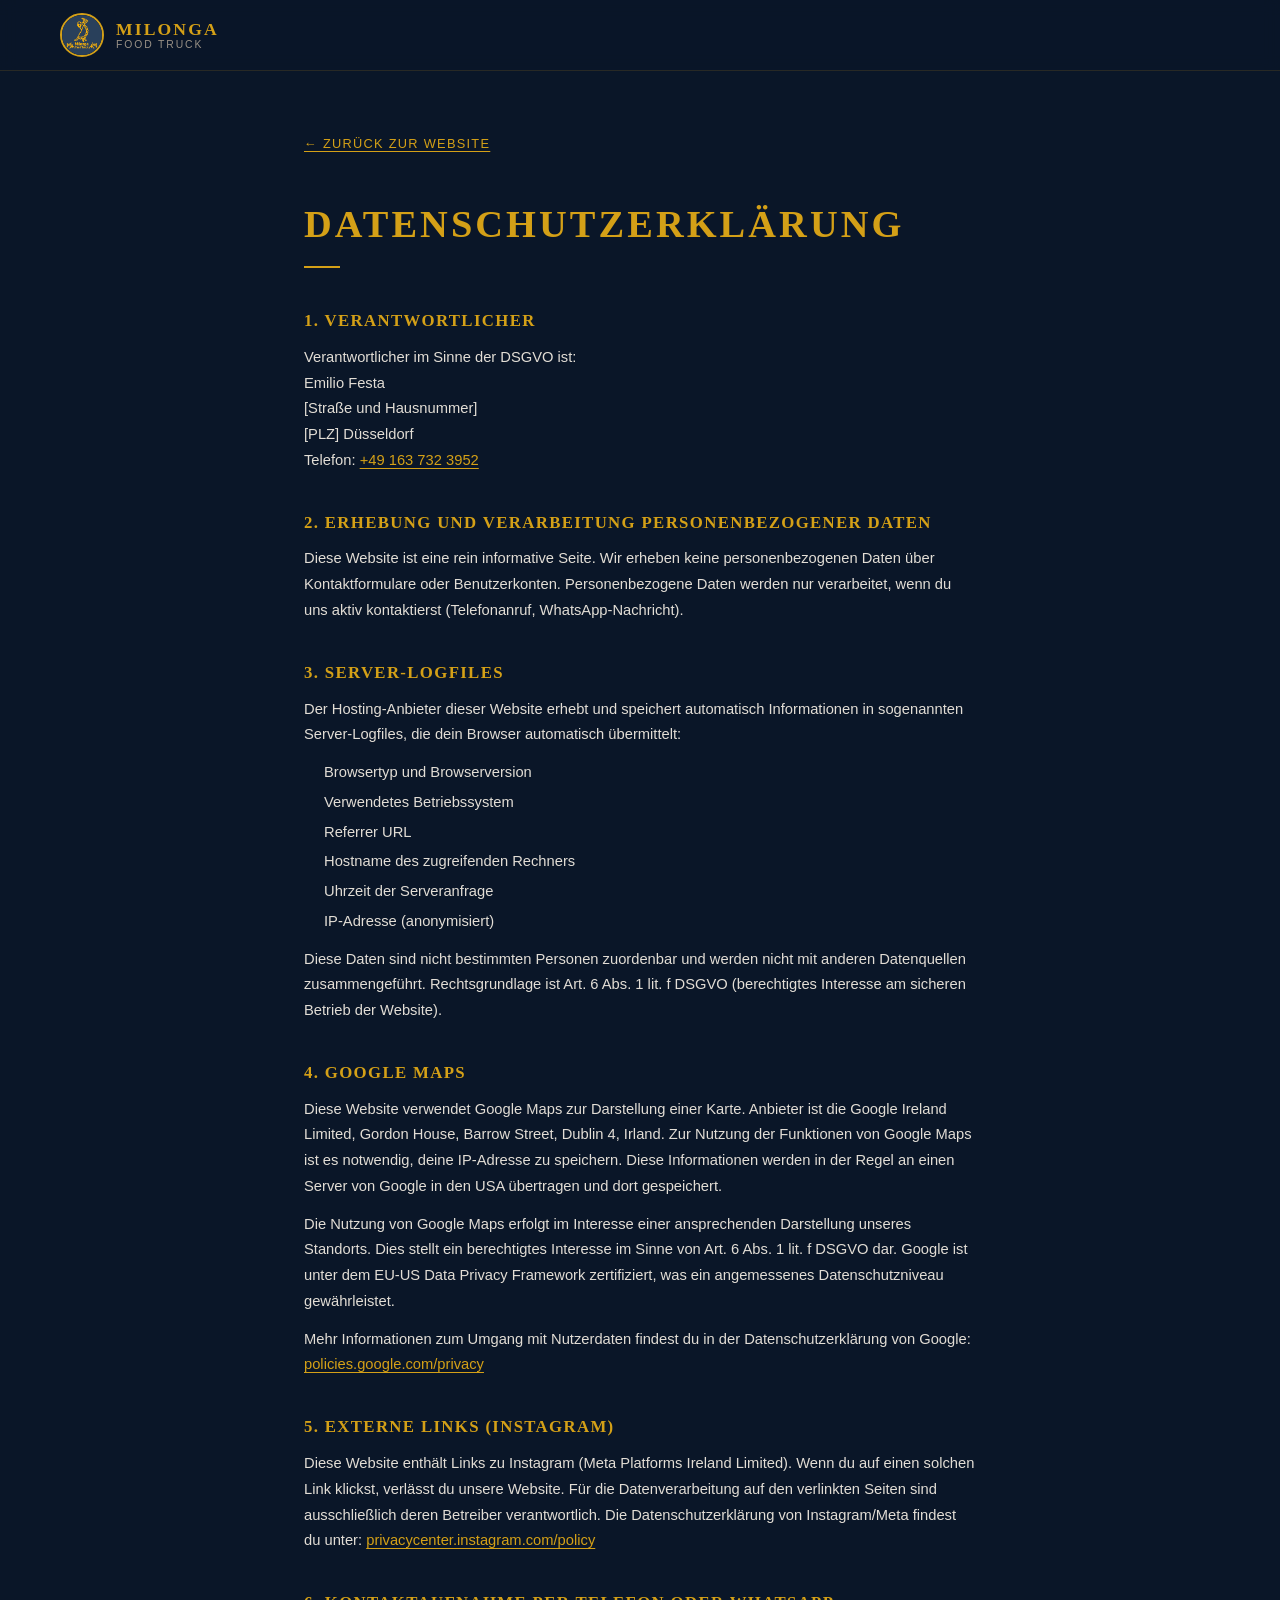
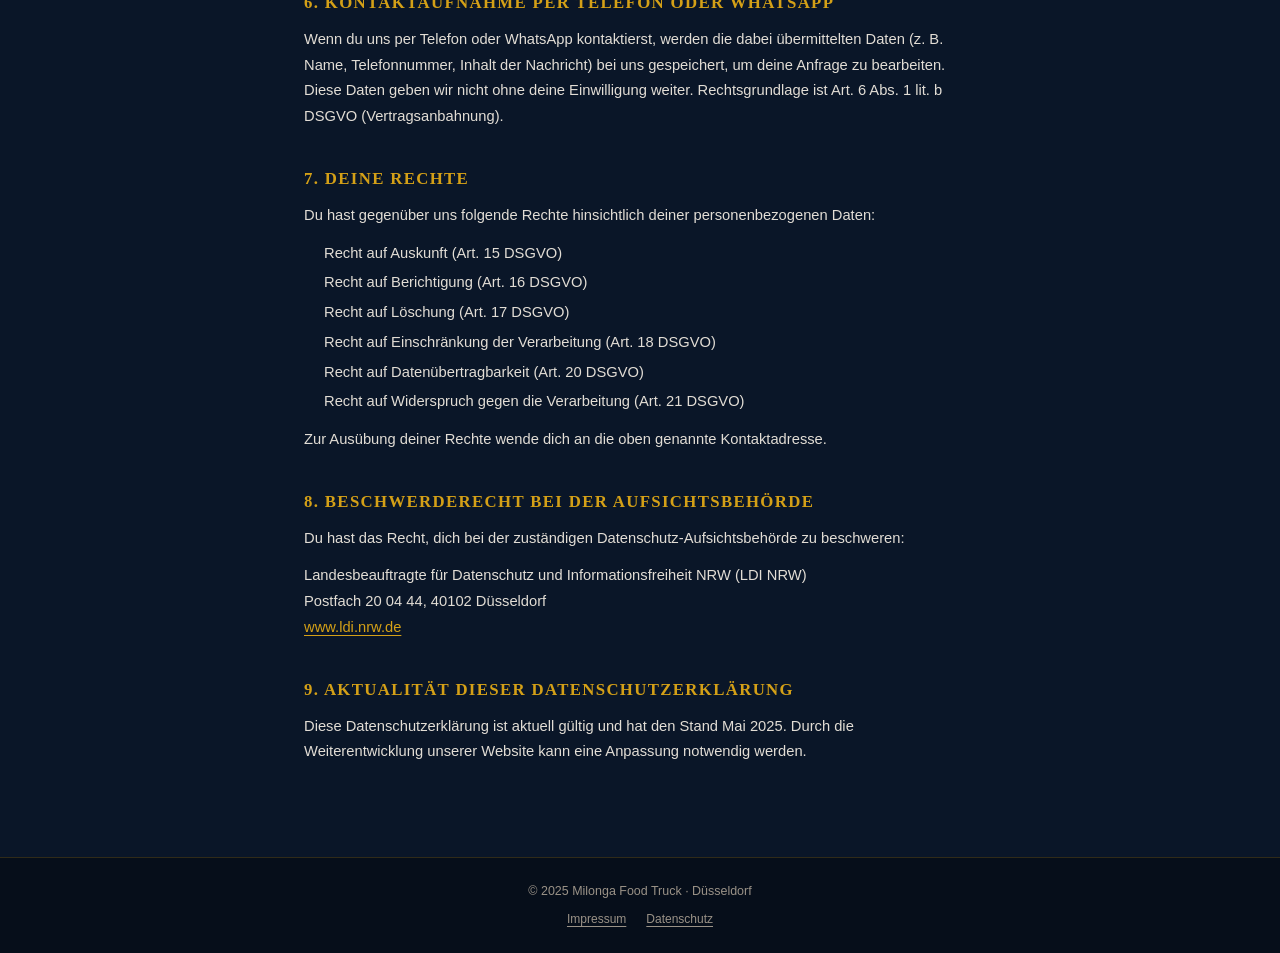
==== commit caeb2a10: "Update impressum, rewrite Standort, add Sonne-banner - Impressum: Emilio Festa, USt-IdNr DE332446681" ====
--- a/datenschutz.html
+++ b/datenschutz.html
@@ -42,7 +42,7 @@
   <h2>1. Verantwortlicher</h2>
   <p>
     Verantwortlicher im Sinne der DSGVO ist:<br>
-    [Vor- und Nachname]<br>
+    Emilio Festa<br>
     [Straße und Hausnummer]<br>
     [PLZ] Düsseldorf<br>
     Telefon: <a href="tel:+491637323952">+49 163 732 3952</a>
--- a/css/style.css
+++ b/css/style.css
@@ -149,7 +149,7 @@
 }
 .nav-links {
   display: none;
-  gap: 32px;
+  gap: clamp(16px, 2.2vw, 32px);
   align-items: center;
 }
 .nav-links a {
@@ -206,8 +206,10 @@
   display: flex;
   flex-direction: column;
   align-items: center;
-  justify-content: center;
-  gap: 12px;
+  justify-content: flex-start;
+  gap: 4px;
+  padding: calc(var(--nav-h) + 24px) 24px 40px;
+  overflow-y: auto;
   opacity: 0;
   visibility: hidden;
   transition: opacity 0.3s ease, visibility 0.3s ease;
@@ -509,6 +511,49 @@
   padding: 3px 9px;
 }
 
+.menu-card-extras {
+  font-size: 0.78rem;
+  color: rgba(212,160,23,0.65);
+  font-style: italic;
+  margin-top: 10px;
+}
+
+/* Empanadas list */
+.menu-group-note {
+  font-size: 0.8rem;
+  color: var(--text-dim);
+  font-style: italic;
+  margin: -12px 0 16px;
+}
+.empanada-list {
+  background: var(--navy-mid);
+  border: 1px solid rgba(212,160,23,0.15);
+}
+.empanada-item {
+  display: flex;
+  align-items: center;
+  justify-content: space-between;
+  padding: 14px 20px;
+  border-bottom: 1px solid rgba(212,160,23,0.08);
+  font-size: 0.95rem;
+  color: var(--text);
+  transition: background var(--transition);
+}
+.empanada-item:last-child { border-bottom: none; }
+.empanada-item:hover { background: rgba(212,160,23,0.04); }
+.empanada-item-price {
+  font-family: var(--font-serif);
+  font-size: 1.05rem;
+  color: var(--gold);
+  font-weight: bold;
+}
+
+.beilage-box {
+  background: var(--navy-mid);
+  border: 1px solid rgba(212,160,23,0.12);
+  padding: 8px 20px;
+}
+
 /* Empanadas special card */
 .empanada-card {
   background: var(--navy-mid);
@@ -788,6 +833,100 @@
   line-height: 1.6;
 }
 .standort-info-card strong { color: var(--gold); }
+
+/* Sonne Banner */
+.sonne-banner {
+  display: flex;
+  align-items: flex-start;
+  gap: 20px;
+  background: rgba(212,160,23,0.07);
+  border: 1px solid rgba(212,160,23,0.25);
+  border-left: 4px solid var(--gold);
+  padding: 28px 24px;
+  margin-bottom: 40px;
+}
+.sonne-icon {
+  font-size: 2rem;
+  line-height: 1;
+  flex-shrink: 0;
+  color: var(--gold);
+}
+.sonne-headline {
+  font-family: var(--font-serif);
+  font-size: clamp(1rem, 2.5vw, 1.25rem);
+  color: var(--white);
+  margin-bottom: 6px;
+  font-style: italic;
+}
+.sonne-sub {
+  font-size: 0.88rem;
+  color: var(--text-dim);
+  line-height: 1.65;
+}
+
+/* Standort Cards */
+.standort-cards {
+  display: grid;
+  grid-template-columns: 1fr;
+  gap: 16px;
+  margin-bottom: 36px;
+}
+.standort-card {
+  display: flex;
+  gap: 20px;
+  align-items: flex-start;
+  background: var(--navy-light);
+  border: 1px solid rgba(212,160,23,0.12);
+  padding: 22px 20px;
+  transition: border-color var(--transition);
+}
+.standort-card:hover { border-color: rgba(212,160,23,0.4); }
+.standort-card-nr {
+  font-family: var(--font-serif);
+  font-size: 1.6rem;
+  color: rgba(212,160,23,0.25);
+  font-weight: bold;
+  line-height: 1;
+  flex-shrink: 0;
+  min-width: 36px;
+}
+.standort-card-name {
+  font-family: var(--font-serif);
+  font-size: 1.1rem;
+  color: var(--white);
+  margin-bottom: 6px;
+}
+.standort-card-desc {
+  font-size: 0.85rem;
+  color: var(--text-dim);
+  line-height: 1.6;
+  margin-bottom: 10px;
+}
+.standort-card-link {
+  font-size: 0.75rem;
+  letter-spacing: 0.1em;
+  text-transform: uppercase;
+  color: var(--gold);
+  text-decoration: underline;
+  text-underline-offset: 3px;
+  transition: opacity var(--transition);
+}
+.standort-card-link:hover { opacity: 0.7; }
+.standort-insta {
+  display: flex;
+  flex-direction: column;
+  align-items: flex-start;
+  gap: 14px;
+}
+.standort-insta p {
+  font-size: 0.88rem;
+  color: var(--text-dim);
+}
+
+@media (min-width: 768px) {
+  .standort-cards { grid-template-columns: repeat(3, 1fr); }
+  .standort-insta { flex-direction: row; align-items: center; }
+}
 
 /* ── Kontakt ────────────────────────────────────────────────────── */
 #kontakt {
@@ -1252,7 +1391,7 @@
   .standort-btn { flex: 1; min-width: 180px; }
 }
 
-@media (min-width: 768px) {
+@media (min-width: 960px) {
   #burger { display: none; }
   .nav-links { display: flex; }
 
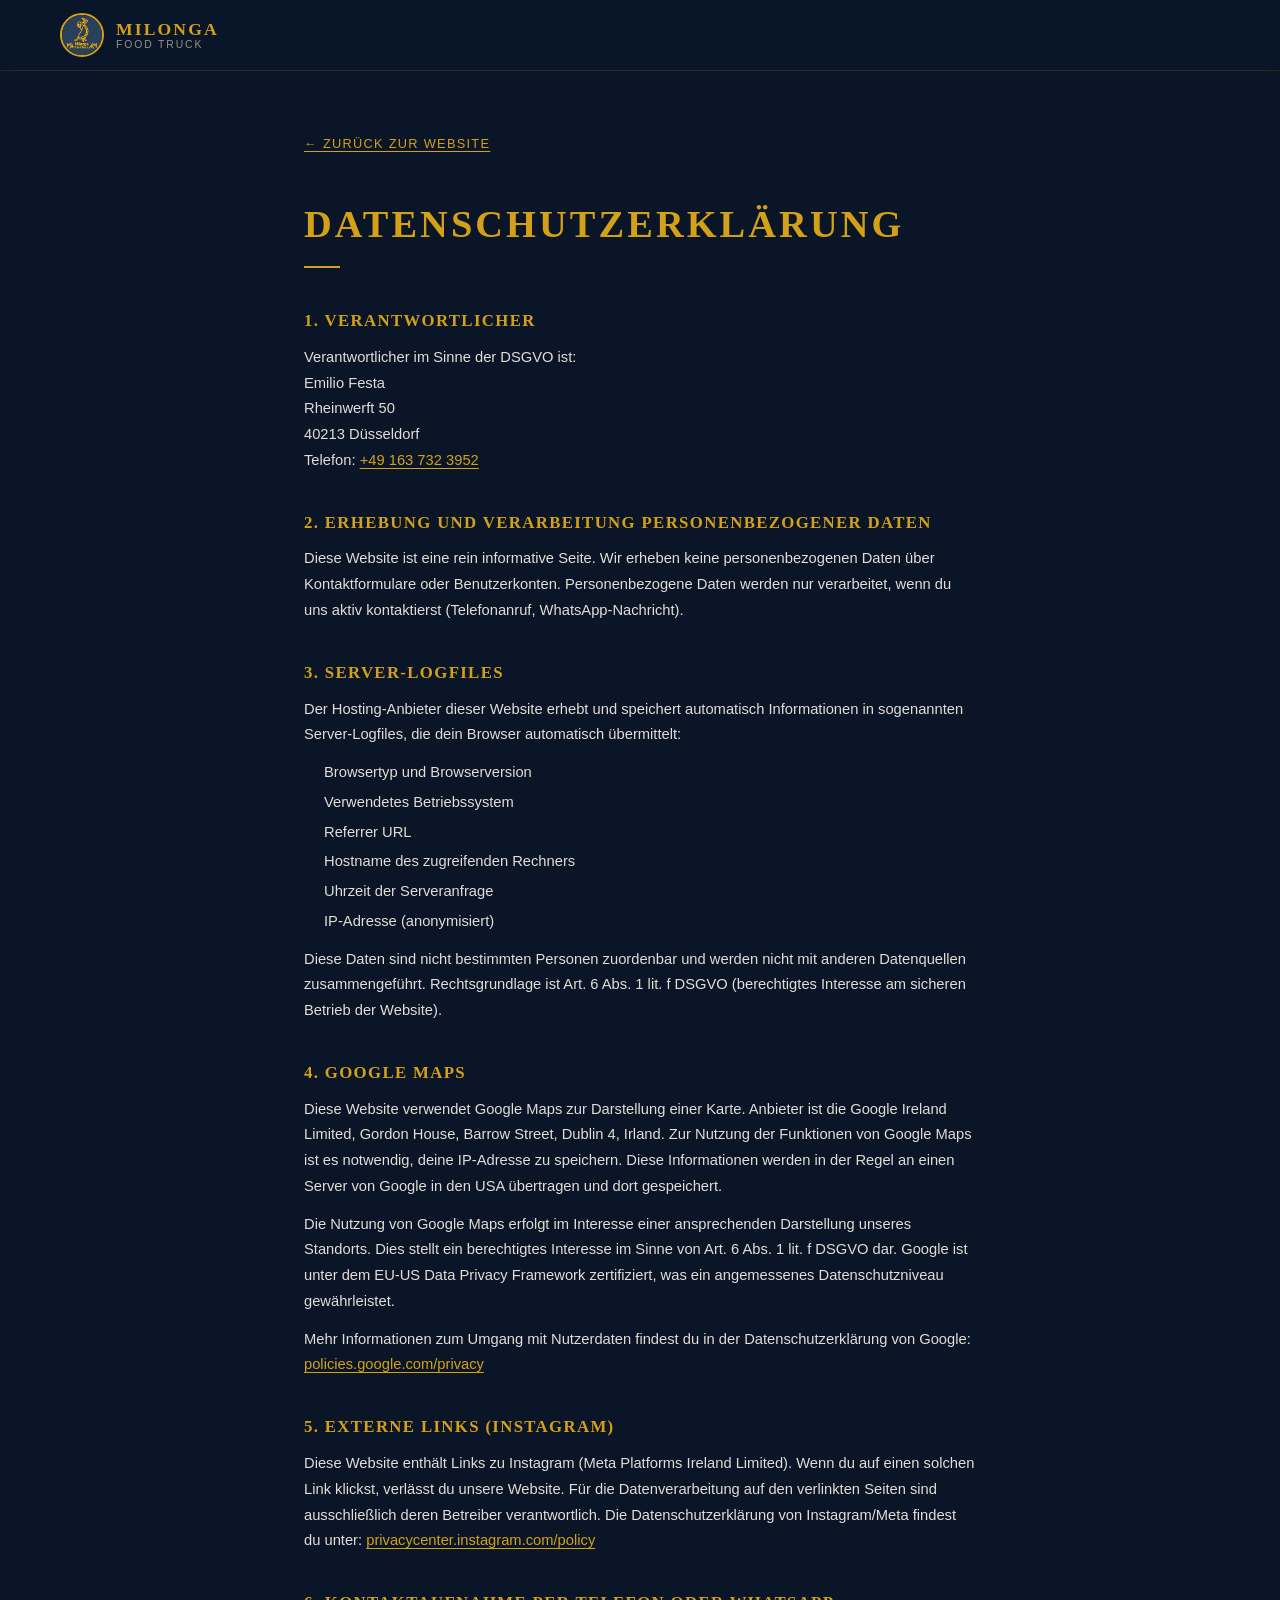
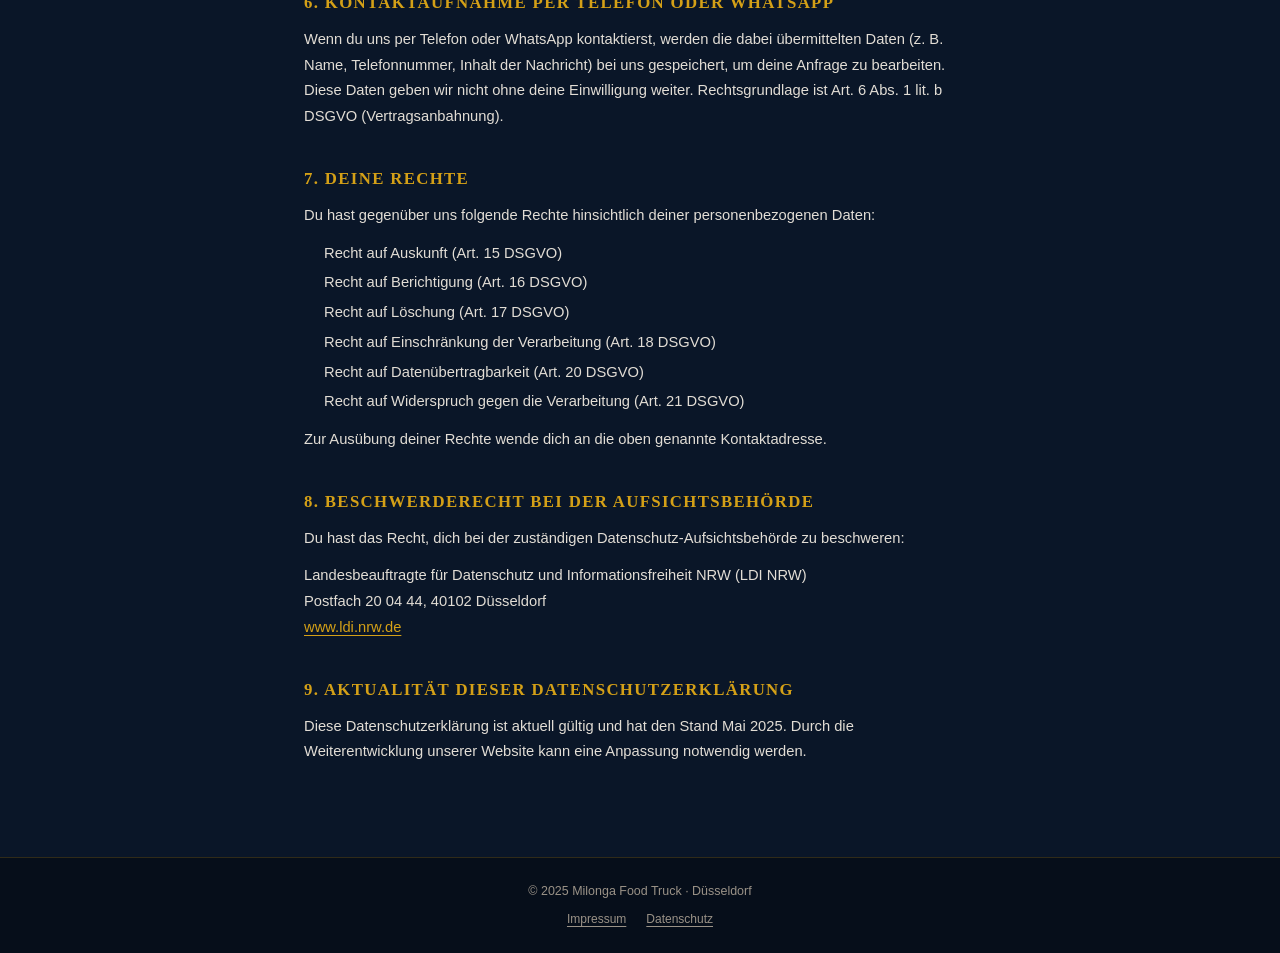
==== commit fcbc5540: "Adresse in Impressum und Datenschutz eintragen Rheinwerft 50, 40213 Düsseldorf  https://claude.ai/co" ====
--- a/datenschutz.html
+++ b/datenschutz.html
@@ -43,8 +43,8 @@
   <p>
     Verantwortlicher im Sinne der DSGVO ist:<br>
     Emilio Festa<br>
-    [Straße und Hausnummer]<br>
-    [PLZ] Düsseldorf<br>
+    Rheinwerft 50<br>
+    40213 Düsseldorf<br>
     Telefon: <a href="tel:+491637323952">+49 163 732 3952</a>
   </p>
 
--- a/css/style.css
+++ b/css/style.css
@@ -398,6 +398,74 @@
   50% { transform: translateY(8px); opacity: 1; }
 }
 
+/* ── Wo wir sind ────────────────────────────────────────────────── */
+.wo-wir-sind {
+  background: var(--gold);
+  padding: 52px 0;
+}
+.wo-wir-sind-inner {
+  display: flex;
+  flex-direction: column;
+  gap: 40px;
+}
+.wo-wir-sind-label {
+  font-size: 0.68rem;
+  letter-spacing: 0.28em;
+  text-transform: uppercase;
+  color: rgba(10,22,40,0.5);
+  margin-bottom: 12px;
+}
+.wo-wir-sind-headline {
+  font-family: var(--font-serif);
+  font-size: clamp(2rem, 6vw, 3.2rem);
+  color: var(--navy);
+  line-height: 1.1;
+  font-style: italic;
+  margin-bottom: 24px;
+}
+.wo-wir-sind-link {
+  display: inline-block;
+  font-size: 0.78rem;
+  font-weight: 700;
+  letter-spacing: 0.14em;
+  text-transform: uppercase;
+  color: var(--navy);
+  border-bottom: 2px solid var(--navy);
+  padding-bottom: 2px;
+  transition: opacity var(--transition);
+}
+.wo-wir-sind-link:hover { opacity: 0.6; }
+.wo-wir-sind-orte {
+  display: flex;
+  flex-direction: column;
+  gap: 0;
+  border-top: 1px solid rgba(10,22,40,0.2);
+}
+.wo-ort {
+  display: flex;
+  align-items: center;
+  gap: 16px;
+  padding: 16px 0;
+  border-bottom: 1px solid rgba(10,22,40,0.2);
+}
+.wo-ort-nr {
+  font-family: var(--font-serif);
+  font-size: 0.8rem;
+  color: rgba(10,22,40,0.4);
+  min-width: 24px;
+}
+.wo-ort-name {
+  font-family: var(--font-serif);
+  font-size: clamp(1.1rem, 3vw, 1.5rem);
+  color: var(--navy);
+  font-style: italic;
+}
+@media (min-width: 768px) {
+  .wo-wir-sind-inner { flex-direction: row; align-items: center; gap: 80px; }
+  .wo-wir-sind-left { flex-shrink: 0; }
+  .wo-wir-sind-orte { flex: 1; }
+}
+
 /* ── Zitat-Banner ───────────────────────────────────────────────── */
 .site-quote {
   background: var(--navy-mid);
@@ -525,6 +593,19 @@
   font-style: italic;
   margin: -12px 0 16px;
 }
+.empanada-photo {
+  margin-bottom: 16px;
+  overflow: hidden;
+  border-top: 3px solid var(--gold);
+}
+.empanada-photo img {
+  width: 100%;
+  max-height: 300px;
+  object-fit: cover;
+  object-position: center;
+  display: block;
+}
+
 .empanada-list {
   background: var(--navy-mid);
   border: 1px solid rgba(212,160,23,0.15);
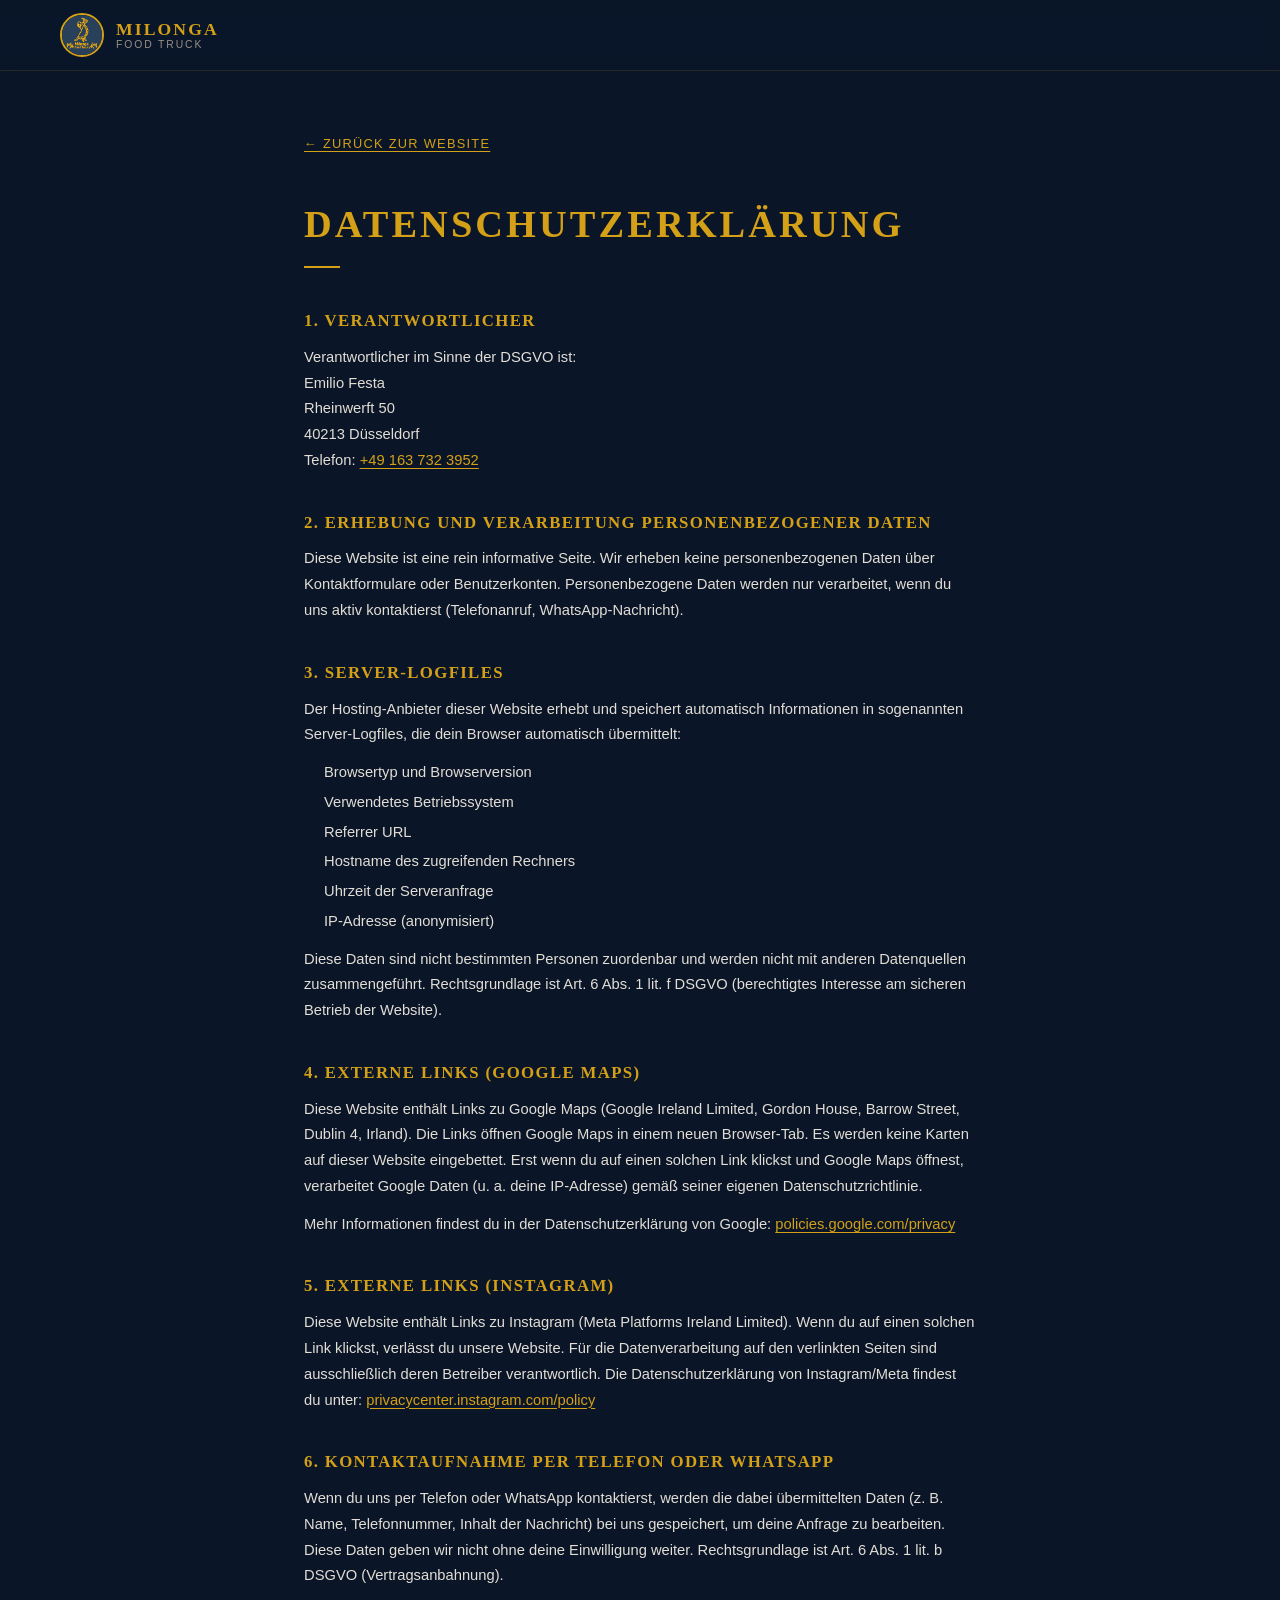
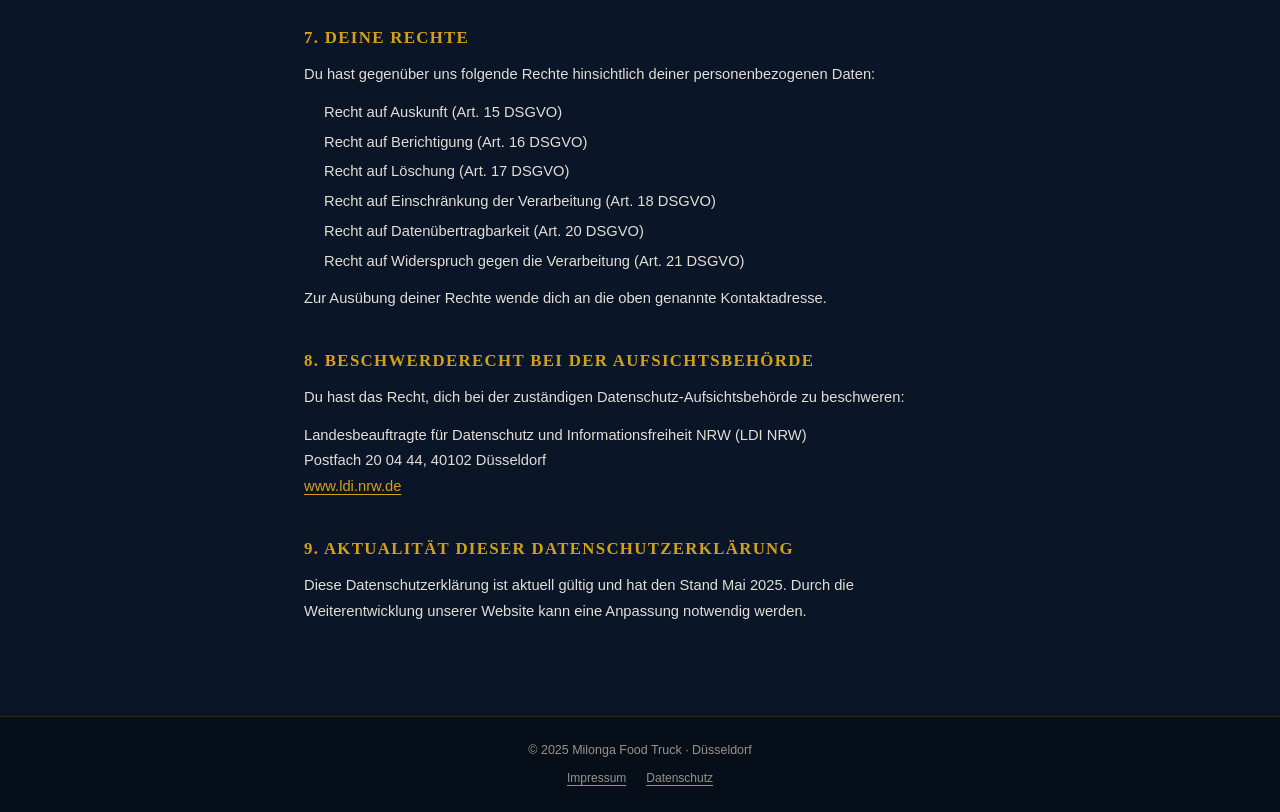
==== commit 94914864: "Rechtliche Korrekturen: MStV und Google Maps - Impressum: RStV → MStV (§ 18 Abs. 2 MStV, seit 2020 g" ====
--- a/datenschutz.html
+++ b/datenschutz.html
@@ -74,23 +74,17 @@
     (berechtigtes Interesse am sicheren Betrieb der Website).
   </p>
 
-  <h2>4. Google Maps</h2>
+  <h2>4. Externe Links (Google Maps)</h2>
   <p>
-    Diese Website verwendet Google Maps zur Darstellung einer Karte. Anbieter ist die
-    Google Ireland Limited, Gordon House, Barrow Street, Dublin 4, Irland.
-    Zur Nutzung der Funktionen von Google Maps ist es notwendig, deine IP-Adresse zu
-    speichern. Diese Informationen werden in der Regel an einen Server von Google in den
-    USA übertragen und dort gespeichert.
+    Diese Website enthält Links zu Google Maps (Google Ireland Limited, Gordon House,
+    Barrow Street, Dublin 4, Irland). Die Links öffnen Google Maps in einem neuen
+    Browser-Tab. Es werden keine Karten auf dieser Website eingebettet.
+    Erst wenn du auf einen solchen Link klickst und Google Maps öffnest, verarbeitet
+    Google Daten (u. a. deine IP-Adresse) gemäß seiner eigenen Datenschutzrichtlinie.
   </p>
   <p>
-    Die Nutzung von Google Maps erfolgt im Interesse einer ansprechenden Darstellung
-    unseres Standorts. Dies stellt ein berechtigtes Interesse im Sinne von
-    Art. 6 Abs. 1 lit. f DSGVO dar. Google ist unter dem EU-US Data Privacy Framework
-    zertifiziert, was ein angemessenes Datenschutzniveau gewährleistet.
-  </p>
-  <p>
-    Mehr Informationen zum Umgang mit Nutzerdaten findest du in der Datenschutzerklärung
-    von Google: <a href="https://policies.google.com/privacy" target="_blank" rel="noopener">policies.google.com/privacy</a>
+    Mehr Informationen findest du in der Datenschutzerklärung von Google:
+    <a href="https://policies.google.com/privacy" target="_blank" rel="noopener">policies.google.com/privacy</a>
   </p>
 
   <h2>5. Externe Links (Instagram)</h2>
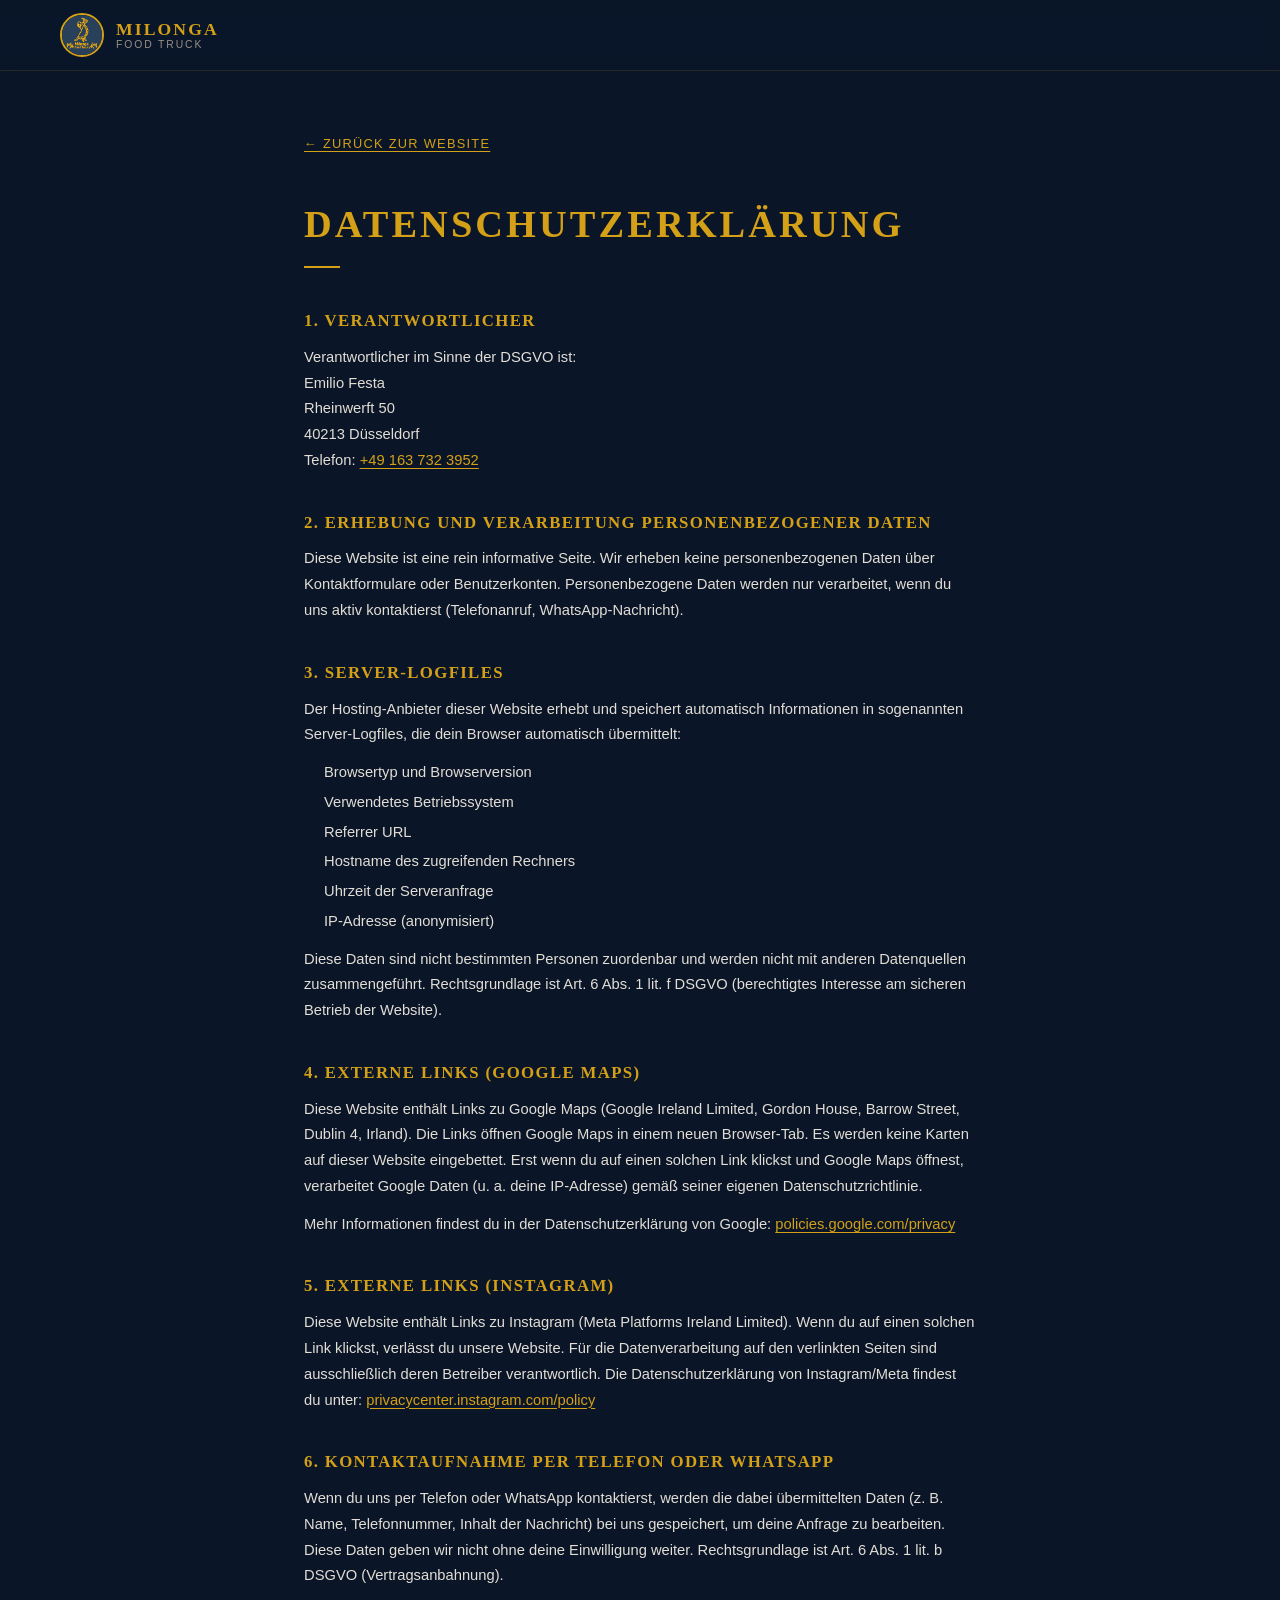
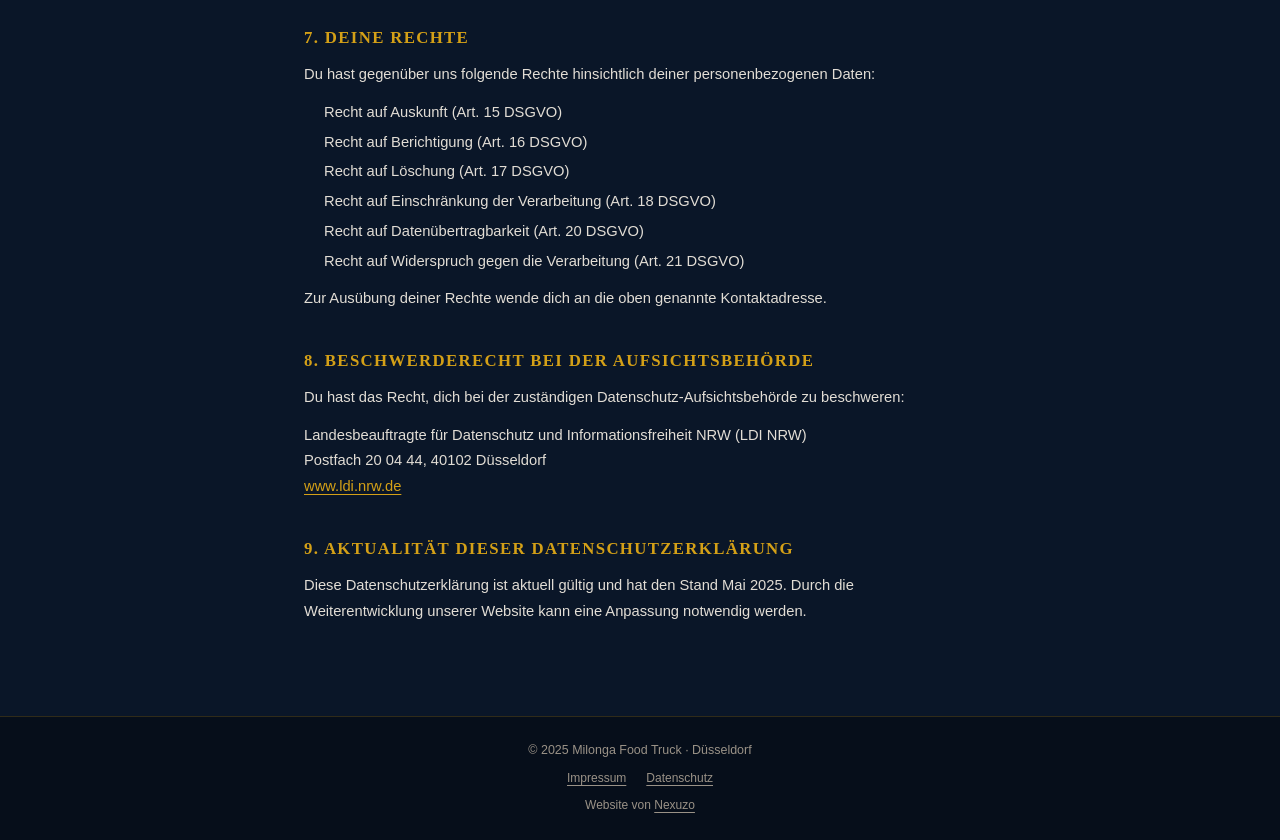
==== commit 79cd9acc: "Footer: Hinweis Website von Nexuzo Co-Authored-By: Claude Opus 5.5 <noreply@anthropic.com> Claude-Se" ====
--- a/datenschutz.html
+++ b/datenschutz.html
@@ -4,6 +4,8 @@
   <meta charset="UTF-8">
   <meta name="viewport" content="width=device-width, initial-scale=1.0">
   <meta name="robots" content="noindex">
+  <link rel="icon" href="img/logo/37cf4174-1000150687.jpg" type="image/jpeg">
+  <link rel="apple-touch-icon" href="img/logo/37cf4174-1000150687.jpg">
   <title>Datenschutzerklärung – Milonga Food Truck</title>
   <link rel="stylesheet" href="css/style.css">
   <style>
@@ -142,6 +144,7 @@
       <a href="impressum.html" style="font-size:0.75rem;color:var(--text-dim);text-decoration:underline;text-underline-offset:3px;">Impressum</a>
       <a href="datenschutz.html" style="font-size:0.75rem;color:var(--text-dim);text-decoration:underline;text-underline-offset:3px;">Datenschutz</a>
     </div>
+    <p style="font-size:0.75rem;color:var(--text-dim);margin-top:8px;">Website von <a href="https://nexuzo.de" target="_blank" rel="noopener" style="color:inherit;text-decoration:underline;text-underline-offset:3px;">Nexuzo</a></p>
   </div>
 </footer>
 
--- a/css/style.css
+++ b/css/style.css
@@ -1223,9 +1223,9 @@
 }
 .footer-contact-item:hover { color: var(--gold); }
 .footer-contact-item::before {
-  content: '—';
-  color: var(--gold);
-  font-size: 0.6rem;
+  content: '·';
+  color: var(--gold);
+  font-size: 0.9rem;
   flex-shrink: 0;
   opacity: 0.55;
 }
@@ -1537,3 +1537,115 @@
 @media (max-width: 375px) {
   .hero-title { letter-spacing: 0.08em; }
 }
+
+/* ── Buchen / Food Truck mieten ─────────────────────────────────── */
+.buchen-layout {
+  max-width: 780px;
+}
+.buchen-lead {
+  font-family: var(--font-serif);
+  font-size: clamp(1.05rem, 2.5vw, 1.25rem);
+  color: var(--gold);
+  margin-bottom: 16px;
+  line-height: 1.55;
+}
+.buchen-text p {
+  color: var(--text);
+  font-size: 0.95rem;
+  line-height: 1.75;
+  margin-bottom: 12px;
+}
+.buchen-features {
+  display: flex;
+  flex-direction: column;
+  gap: 20px;
+  margin: 32px 0;
+  padding: 28px;
+  background: var(--navy-mid);
+  border-left: 3px solid var(--gold);
+}
+.buchen-feature {
+  display: flex;
+  gap: 14px;
+  align-items: flex-start;
+}
+.buchen-feature-icon {
+  color: var(--gold);
+  font-size: 1rem;
+  margin-top: 2px;
+  flex-shrink: 0;
+}
+.buchen-feature strong {
+  display: block;
+  color: var(--white);
+  font-size: 0.9rem;
+  margin-bottom: 4px;
+  letter-spacing: 0.03em;
+}
+.buchen-feature p {
+  color: var(--text-dim);
+  font-size: 0.85rem;
+  margin: 0;
+  line-height: 1.6;
+}
+.buchen-cta-hint {
+  font-size: 0.85rem;
+  color: var(--text-dim);
+  margin-bottom: 16px;
+}
+.buchen-cta-btns {
+  display: flex;
+  flex-wrap: wrap;
+  gap: 12px;
+}
+
+/* ── FAQ ────────────────────────────────────────────────────────── */
+.faq-list {
+  max-width: 780px;
+  display: flex;
+  flex-direction: column;
+  gap: 0;
+}
+.faq-item {
+  border-bottom: 1px solid rgba(212,160,23,0.15);
+}
+.faq-item:first-child {
+  border-top: 1px solid rgba(212,160,23,0.15);
+}
+.faq-question {
+  list-style: none;
+  display: flex;
+  justify-content: space-between;
+  align-items: center;
+  gap: 16px;
+  padding: 20px 4px;
+  font-size: 0.95rem;
+  font-weight: 600;
+  color: var(--white);
+  cursor: pointer;
+  letter-spacing: 0.02em;
+  transition: color var(--transition);
+}
+.faq-question::-webkit-details-marker { display: none; }
+.faq-question::after {
+  content: '+';
+  font-size: 1.2rem;
+  color: var(--gold);
+  flex-shrink: 0;
+  transition: transform var(--transition);
+}
+.faq-item[open] .faq-question { color: var(--gold); }
+.faq-item[open] .faq-question::after { transform: rotate(45deg); }
+.faq-answer {
+  padding: 0 4px 20px;
+}
+.faq-answer p {
+  font-size: 0.9rem;
+  color: var(--text-dim);
+  line-height: 1.75;
+}
+.faq-answer a {
+  color: var(--gold);
+  text-decoration: underline;
+  text-underline-offset: 3px;
+}
